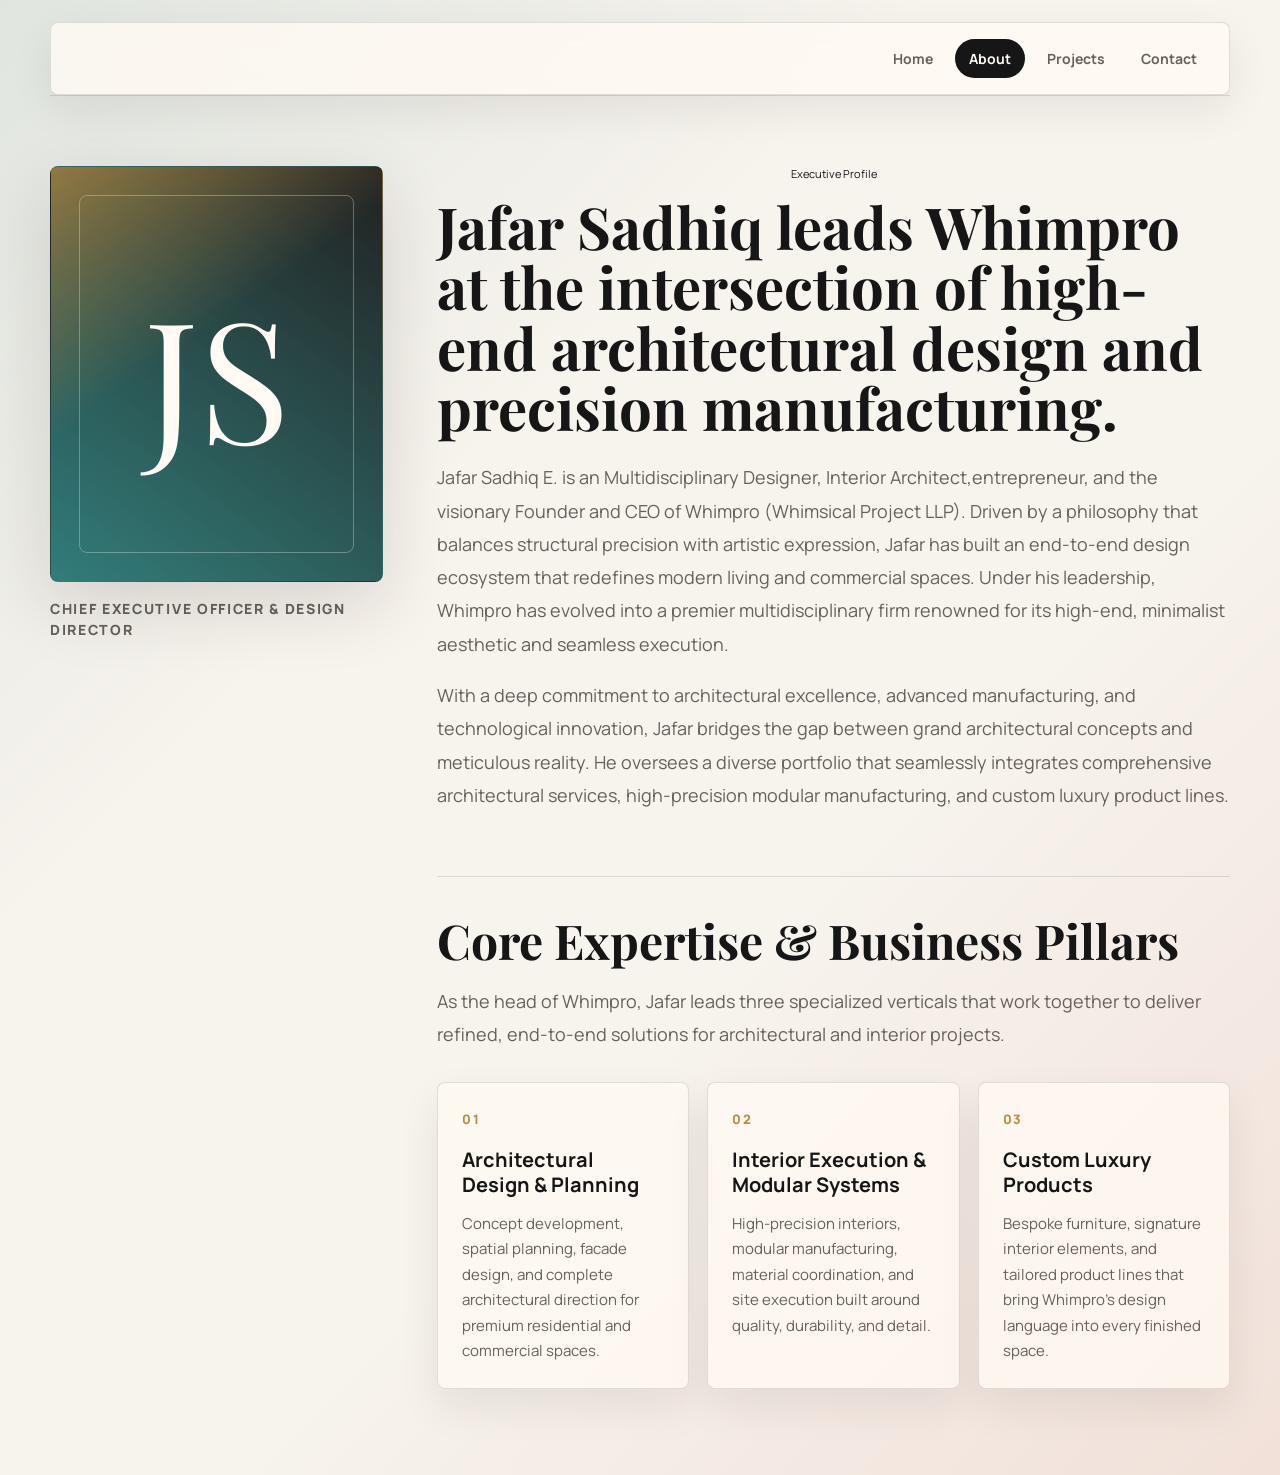
==== about.html @ 5bf380ba "Add files via upload" ====
<!DOCTYPE html>
<html lang="en">
<head>
<meta charset="UTF-8">
<meta name="viewport" content="width=device-width, initial-scale=1.0">
<title>Projects | Whimsical Project LLP</title>
<link rel="preconnect" href="https://fonts.googleapis.com">
<link rel="preconnect" href="https://fonts.gstatic.com" crossorigin>
<link href="https://fonts.googleapis.com/css2?family=Manrope:wght@400;500;600;700;800&family=Playfair+Display:wght@700&display=swap" rel="stylesheet">
<link rel="stylesheet" href="style.css">
</head>
<body>
<div> 
    <header>
  <a class="brand" href="index.html"></a>
  <nav>
    <a href="index.html">Home</a>
    <a href="about.html"class="active">About</a>
    <a href="project.html" >Projects</a>
    <a href="contact.html">Contact</a>
  </nav>
</header>
  
<section class="about-section" id="about">
  <div class="about-photo-card">
    <div class="profile-card-photo">
      <img src="images/jafar pr.jpeg" alt="Jafar Sadhiq profile portrait" onerror="this.style.display='none'">
      <div class="photo-fallback">JS</div>
    </div>
    <p>Chief Executive Officer & Design Director</p>
  </div>

  <div class="about-content">
    <span class="eyebrow">Executive Profile</span>
    <h2>Jafar Sadhiq leads Whimpro at the intersection of high-end architectural design and precision manufacturing.</h2>
    <p>Jafar Sadhiq E. is an Multidisciplinary Designer, Interior Architect,entrepreneur, and the visionary Founder and CEO of Whimpro (Whimsical Project LLP). Driven by a philosophy that balances structural precision with artistic expression, Jafar has built an end-to-end design ecosystem that redefines modern living and commercial spaces. Under his leadership, Whimpro has evolved into a premier multidisciplinary firm renowned for its high-end, minimalist aesthetic and seamless execution.</p>

    <p>With a deep commitment to architectural excellence, advanced manufacturing, and technological innovation, Jafar bridges the gap between grand architectural concepts and meticulous reality. He oversees a diverse portfolio that seamlessly integrates comprehensive architectural services, high-precision modular manufacturing, and custom luxury product lines.</p>

    <div class="about-content1">
      <h3>Core Expertise & Business Pillars</h3>

      <p>As the head of Whimpro, Jafar leads three specialized verticals that work together to deliver refined, end-to-end solutions for architectural and interior projects.</p>

      <div class="pillar-grid">
        <article>
          <span>01</span>
          <h4>Architectural Design & Planning</h4>
          <p>Concept development, spatial planning, facade design, and complete architectural direction for premium residential and commercial spaces.</p>
        </article>

        <article>
          <span>02</span>
          <h4>Interior Execution & Modular Systems</h4>
          <p>High-precision interiors, modular manufacturing, material coordination, and site execution built around quality, durability, and detail.</p>
        </article>

        <article>
          <span>03</span>
          <h4>Custom Luxury Products</h4>
          <p>Bespoke furniture, signature interior elements, and tailored product lines that bring Whimpro's design language into every finished space.</p>
        </article>
      </div>
    </div>

</div>
---- style.css ----
:root{
  --ink:#161616;
  --muted:#67615b;
  --paper:#f7f3ed;
  --surface:#fffaf3;
  --line:rgba(22,22,22,.12);
  --gold:#b98d42;
  --coral:#c75c48;
  --teal:#176d6a;
  --shadow:0 24px 70px rgba(38,30,20,.14);
}

*{
  margin:0;
  padding:0;
  box-sizing:border-box;
}

body{
  min-height:100vh;
  background:
    linear-gradient(135deg, rgba(23,109,106,.1), transparent 34%),
    linear-gradient(315deg, rgba(199,92,72,.12), transparent 38%),
    var(--paper);
  color:var(--ink);
  font-family:"Manrope", Arial, sans-serif;
  letter-spacing:0;
}

a{
  color:inherit;
}

header{
  display:flex;
  justify-content:space-between;
  align-items:center;
  gap:24px;
  width:min(1180px, calc(100% - 40px));
  margin:22px auto 0;
  padding:16px 18px;
  background:rgba(255,250,243,.82);
  border:1px solid var(--line);
  border-radius:8px;
  box-shadow:0 14px 40px rgba(38,30,20,.08);
  backdrop-filter:blur(18px);
}

.brand{
  text-decoration:none;
  font-weight:800;
  font-size:18px;
}

nav{
  display:flex;
  align-items:center;
  gap:8px;
}

nav a{
  padding:10px 14px;
  border-radius:999px;
  text-decoration:none;
  color:var(--muted);
  font-size:14px;
  font-weight:700;
  transition:.25s ease;
}

nav a:hover,
nav a.active{
  background:var(--ink);
  color:var(--surface);
}

.hero{
  display:grid;
  grid-template-columns:minmax(0, 1.05fr) minmax(320px, .8fr);
  align-items:center;
  gap:70px;
  width:min(1180px, calc(100% - 40px));
  min-height:calc(100vh - 124px);
  margin:0 auto;
  padding:72px 0 48px;
}

.hero-text h1,
.page-intro h1,
.contact-copy h1{
  font-family:"Playfair Display", Georgia, serif;
  font-size:clamp(48px, 8vw, 104px);
  line-height:.92;
  max-width:850px;
}

.hero-text p{
  max-width:620px;
  margin:28px 0 34px;
  color:var(--muted);
  font-size:clamp(18px, 2vw, 22px);
  line-height:1.7;
}

.eyebrow {
  display: block;
  margin-bottom: 15px;
  font-size: 11px;
  text-align: center;
}
.actions{
  display:flex;
  flex-wrap:wrap;
  gap:14px;
}

.btn,
button{
  display:inline-flex;
  justify-content:center;
  align-items:center;
  min-height:50px;
  padding:0 24px;
  background:var(--ink);
  color:var(--surface);
  border:1px solid var(--ink);
  border-radius:999px;
  text-decoration:none;
  font-size:15px;
  font-weight:800;
  cursor:pointer;
  transition:.25s ease;
}

.btn:hover,
button:hover{
  transform:translateY(-2px);
  box-shadow:0 16px 28px rgba(22,22,22,.18);
}

.btn.ghost{
  background:transparent;
  color:var(--ink);
}

.hero-visual{
  position:relative;
  min-height:560px;
}

.portrait-frame{
  position:absolute;
  inset:0;
  overflow:hidden;
  border:1px solid rgba(22,22,22,.16);
  border-radius:8px;
  background:
    linear-gradient(145deg, rgba(185,141,66,.72), transparent 42%),
    linear-gradient(35deg, rgba(23,109,106,.88), rgba(22,22,22,.95)),
    var(--ink);
  box-shadow:var(--shadow);
}

.portrait-frame::before{
  content:"";
  position:absolute;
  inset:12%;
  border:1px solid rgba(255,250,243,.36);
  border-radius:50%;
}

.portrait-frame::after{
  content:"";
  position:absolute;
  right:-18%;
  bottom:-24%;
  width:76%;
  aspect-ratio:1;
  background:rgba(199,92,72,.74);
  border-radius:50%;
  filter:blur(2px);
}

.portrait-mark{
  position:absolute;
  left:50%;
  top:46%;
  transform:translate(-50%, -50%);
  z-index:2;
  color:var(--surface);
  font-family:"Playfair Display", Georgia, serif;
  font-size:clamp(86px, 13vw, 160px);
}

.portrait-lines{
  position:absolute;
  inset:26px;
  z-index:3;
  border:1px solid rgba(255,250,243,.24);
  border-radius:8px;
}

.floating-note{
  position:absolute;
  right:-22px;
  bottom:38px;
  z-index:4;
  width:175px;
  padding:20px;
  background:var(--surface);
  border:1px solid var(--line);
  border-radius:8px;
  box-shadow:var(--shadow);
}

.floating-note strong{
  display:block;
  font-size:36px;
  line-height:1;
}

.floating-note span{
  display:block;
  margin-top:8px;
  color:var(--muted);
  font-size:13px;
  font-weight:700;
}

.signature{
  display:grid;
  grid-template-columns:repeat(3, 1fr);
  width:min(1180px, calc(100% - 40px));
  margin:0 auto;
  border-top:1px solid var(--line);
  border-bottom:1px solid var(--line);
}

.signature div{
  padding:28px;
  border-right:1px solid var(--line);
}

.signature div:last-child{
  border-right:0;
}

.signature span{
  display:block;
  color:var(--muted);
  font-size:13px;
  font-weight:700;
}

.signature strong{
  display:block;
  margin-top:8px;
  font-size:20px;
}

.leadership-philosophy {
  width: min(1180px, calc(100% - 40px));
  margin: 0 auto 78px;
  padding: 58px 0 64px;
  border-top: 1px solid var(--line);
  border-bottom: 1px solid var(--line);
  text-align: center; /* Center align */
}

.leadership-philosophy h2 {
  max-width: 700px;
  margin: 0 auto;
  font-family: "Playfair Display", Georgia, serif;
  font-size: 36px; /* Smaller */
  line-height: 1.2;
}

.leadership-philosophy blockquote {
  max-width: 700px;
  margin: 25px auto 0;
}

.leadership-philosophy blockquote p {
  font-size: 18px; /* Smaller */
  font-weight: 500;
  line-height: 1.7;
}

.leadership-philosophy cite {
  display: block;
  margin-top: 18px;
  font-size: 13px;
  text-align: center;
}


.page-intro{
  width:min(1180px, calc(100% - 40px));
  margin:0 auto;
  padding:86px 0 28px;
}

.page-intro h1,
.contact-copy h1{
  font-size:clamp(40px, 6vw, 76px);
  line-height:1;
}

.projects{
  display:grid;
  grid-template-columns:repeat(3, minmax(0, 1fr));
  gap:24px;
  width:min(1180px, calc(100% - 40px));
  margin:0 auto;
  padding:34px 0 80px;
}

.card{
  overflow:hidden;
  background:rgba(255,250,243,.78);
  border:1px solid var(--line);
  border-radius:8px;
  box-shadow:0 20px 55px rgba(38,30,20,.1);
  transition:.25s ease;
}

.card:hover{
  transform:translateY(-6px);
  box-shadow:var(--shadow);
}

.project-art{
  position:relative;
  height:260px;
  overflow:hidden;
}

.project-art::before{
  content:"";
  position:absolute;
  inset:28px;
  border:1px solid rgba(255,250,243,.42);
  border-radius:8px;
}

.project-art span{
  position:absolute;
  left:22px;
  bottom:18px;
  color:rgba(255,250,243,.92);
  font-size:52px;
  font-weight:800;
}

.identity{
  background:
    linear-gradient(135deg, rgba(22,22,22,.18), transparent 42%),
    linear-gradient(45deg, var(--gold), var(--coral));
}

.website{
  background:
    linear-gradient(135deg, rgba(255,250,243,.18), transparent 38%),
    linear-gradient(45deg, var(--teal), #1f2933);
}

.mobile{
  background:
    linear-gradient(135deg, rgba(255,250,243,.24), transparent 44%),
    linear-gradient(45deg, #2d2a32, var(--gold));
}

.card-body{
  padding:24px;
}

.card h2{
  margin-bottom:12px;
  font-size:26px;
}

.card p:not(.tag){
  color:var(--muted);
  line-height:1.7;
}

.contact{
  display:grid;
  grid-template-columns:minmax(0, .9fr) minmax(320px, 520px);
  gap:54px;
  align-items:start;
  width:min(1180px, calc(100% - 40px));
  margin:0 auto;
  padding:86px 0 80px;
}

.contact-copy p{
  max-width:560px;
  margin-top:24px;
  color:var(--muted);
  font-size:18px;
  line-height:1.7;
}

form{
  padding:30px;
  background:rgba(255,250,243,.86);
  border:1px solid var(--line);
  border-radius:8px;
  box-shadow:var(--shadow);
}

label{
  display:block;
  margin-bottom:18px;
  color:var(--ink);
  font-size:13px;
  font-weight:800;
}

input,
textarea{
  width:100%;
  margin-top:8px;
  padding:15px 16px;
  border:1px solid rgba(22,22,22,.16);
  border-radius:8px;
  background:#fffdf8;
  color:var(--ink);
  font:inherit;
  outline:none;
  transition:.25s ease;
}

textarea{
  min-height:150px;
  resize:vertical;
}

input:focus,
textarea:focus{
  border-color:var(--teal);
  box-shadow:0 0 0 4px rgba(23,109,106,.12);
}

button{
  width:100%;
}

@media (max-width:900px){
  header{
    align-items:flex-start;
    flex-direction:column;
  }

  nav{
    width:100%;
    justify-content:space-between;
  }

  nav a{
    padding:10px 12px;
  }

  .hero,
  .contact{
    grid-template-columns:1fr;
  }

  .hero{
    min-height:auto;
    gap:34px;
    padding-top:58px;
  }

  .hero-visual{
    min-height:420px;
  }

  .projects,
  .signature{
    grid-template-columns:1fr;
  }

  .signature div{
    border-right:0;
    border-bottom:1px solid var(--line);
  }

  .signature div:last-child{
    border-bottom:0;
  }
}

@media (max-width:560px){
  header,
  .hero,
  .signature,
  .leadership-philosophy,
  .page-intro,
  .projects,
  .contact{
    width:min(100% - 28px, 1180px);
  }

  nav{
    gap:4px;
  }

  nav a{
    font-size:13px;
  }

  .actions{
    flex-direction:column;
  }

  .btn{
    width:100%;
  }

  .floating-note{
    right:14px;
    bottom:18px;
  }

  form{
    padding:22px;
  }

  .leadership-philosophy{
    margin-bottom:54px;
    padding:42px 0 48px;
  }
}


.photo-frame,
.profile-card-photo{
  position:relative;
  overflow:hidden;
  background:
    linear-gradient(145deg, rgba(185,141,66,.72), transparent 42%),
    linear-gradient(35deg, rgba(23,109,106,.88), rgba(22,22,22,.95));
  border:1px solid rgba(22,22,22,.16);
  border-radius:8px;
  box-shadow:var(--shadow);
}

.photo-frame{
  position:absolute;
  inset:0;
}

.photo-frame img,
.profile-card-photo img{
  position:absolute;
  inset:0;
  z-index:2;
  width:100%;
  height:100%;
  object-fit:cover;
}


.photo-fallback{
  position:absolute;
  inset:0;
  display:grid;
  place-items:center;
  color:var(--surface);
  font-family:"Playfair Display", Georgia, serif;
  font-size:clamp(88px, 14vw, 168px);
}

.photo-frame::before,
.profile-card-photo::before{
  content:"";
  position:absolute;
  inset:28px;
  z-index:1;
  border:1px solid rgba(255,250,243,.3);
  border-radius:8px;
}

.about-section{
  display:grid;
  grid-template-columns:minmax(280px, .42fr) minmax(0, 1fr);
  gap:54px;
  align-items:start;
  width:min(1180px, calc(100% - 40px));
  margin:0 auto 86px;
  padding:70px 0 0;
  border-top:1px solid var(--line);
}

.about-photo-card{
  position:sticky;
  top:24px;
}

.profile-card-photo{
  width:100%;
  aspect-ratio:4 / 5;
}

.about-photo-card p{
  margin-top:16px;
  color:var(--muted);
  font-size:14px;
  font-weight:800;
  line-height:1.5;
  text-transform:uppercase;
  letter-spacing:.12em;
}

.about-content h2{
  max-width:790px;
  margin-bottom:24px;
  font-family:"Playfair Display", Georgia, serif;
  font-size:clamp(32px, 4.8vw, 58px);
  line-height:1.04;
}
.about-content1{
  margin-top:64px;
  padding-top:38px;
  border-top:1px solid var(--line);
}

.about-content1 h3{
  max-width:760px;
  margin-bottom:18px;
  font-family:"Playfair Display", Georgia, serif;
  font-size:clamp(30px, 4.2vw, 48px);
  line-height:1.08;
}

.about-content p{
  max-width:820px;
  margin-top:18px;
  color:var(--muted);
  font-size:18px;
  line-height:1.85;
}

.pillar-grid{
  display:grid;
  grid-template-columns:repeat(3, minmax(0, 1fr));
  gap:18px;
  margin-top:30px;
}

.pillar-grid article{
  min-height:260px;
  padding:24px;
  background:rgba(255,250,243,.78);
  border:1px solid var(--line);
  border-radius:8px;
  box-shadow:0 18px 42px rgba(38,30,20,.08);
}

.pillar-grid span{
  display:inline-flex;
  color:var(--gold);
  font-size:13px;
  font-weight:800;
  letter-spacing:.12em;
}

.pillar-grid h4{
  margin-top:18px;
  font-size:20px;
  line-height:1.25;
}

.pillar-grid article p{
  margin-top:14px;
  font-size:15px;
  line-height:1.7;
}

@media (max-width:900px){
  .about-section{
    grid-template-columns:1fr;
    gap:32px;
  }

  .about-photo-card{
    position:static;
  }

  .profile-card-photo{
    max-width:440px;
  }

  .pillar-grid{
    grid-template-columns:1fr;
  }

  .pillar-grid article{
    min-height:auto;
  }
}

@media (max-width:560px){
  .about-section{
    width:min(100% - 28px, 1180px);
    padding-top:46px;
  }

  .about-content p{
    font-size:16px;
  }

  .about-content1{
    margin-top:46px;
    padding-top:30px;
  }

  .pillar-grid article{
    padding:20px;
  }
}


.project-hero{
  display:grid;
  grid-template-columns:minmax(0, 1fr) minmax(280px, 390px);
  gap:56px;
  align-items:center;
  width:min(1180px, calc(100% - 40px));
  margin:0 auto;
  padding:86px 0 48px;
}

.project-hero h1{
  max-width:850px;
  font-family:"Playfair Display", Georgia, serif;
  font-size:clamp(42px, 6.6vw, 82px);
  line-height:1;
}

.project-hero p{
  max-width:760px;
  margin-top:24px;
  color:var(--muted);
  font-size:18px;
  line-height:1.8;
}

.project-orbit{
  position:relative;
  display:grid;
  place-items:center;
  min-height:390px;
  border:1px solid var(--line);
  border-radius:8px;
  background:
    linear-gradient(145deg, rgba(185,141,66,.38), transparent 44%),
    linear-gradient(35deg, rgba(23,109,106,.92), rgba(22,22,22,.96));
  box-shadow:var(--shadow);
  overflow:hidden;
}

.project-orbit span{
  position:absolute;
  width:62%;
  aspect-ratio:1;
  border:1px solid rgba(255,250,243,.28);
  border-radius:50%;
  animation:orbitPulse 5s ease-in-out infinite;
}

.project-orbit span:nth-child(2){
  width:78%;
  animation-delay:.65s;
}

.project-orbit span:nth-child(3){
  width:46%;
  animation-delay:1.25s;
}

.project-orbit strong{
  z-index:2;
  color:var(--surface);
  font-family:"Playfair Display", Georgia, serif;
  font-size:82px;
}

.project-stats{
  display:grid;
  grid-template-columns:repeat(4, 1fr);
  width:min(1180px, calc(100% - 40px));
  margin:0 auto 44px;
  border:1px solid var(--line);
  border-radius:8px;
  background:rgba(255,250,243,.7);
  box-shadow:0 18px 50px rgba(38,30,20,.08);
  overflow:hidden;
}

.project-stats div{
  padding:26px;
  border-right:1px solid var(--line);
}

.project-stats div:last-child{
  border-right:0;
}

.project-stats strong{
  display:block;
  font-size:clamp(34px, 4vw, 58px);
  line-height:1;
}

.project-stats span{
  display:block;
  margin-top:10px;
  color:var(--muted);
  font-size:13px;
  font-weight:800;
  letter-spacing:.1em;
  text-transform:uppercase;
}

.featured-project{
  display:grid;
  grid-template-columns:minmax(280px, .82fr) minmax(0, 1fr);
  gap:38px;
  align-items:stretch;
  width:min(1180px, calc(100% - 40px));
  margin:0 auto 42px;
}

.featured-visual{
  position:relative;
  min-height:420px;
  overflow:hidden;
  border-radius:8px;
  border:1px solid var(--line);
  box-shadow:var(--shadow);
}

.featured-visual::before{
  content:"";
  position:absolute;
  inset:30px;
  border:1px solid rgba(255,250,243,.34);
  border-radius:8px;
}

.featured-visual span{
  position:absolute;
  left:28px;
  bottom:26px;
  color:var(--surface);
  font-family:"Playfair Display", Georgia, serif;
  font-size:clamp(38px, 5vw, 72px);
  line-height:.95;
}

.pivora-art{
  background:
    linear-gradient(135deg, rgba(255,250,243,.18), transparent 34%),
    repeating-linear-gradient(90deg, rgba(255,250,243,.14) 0 1px, transparent 1px 52px),
    linear-gradient(45deg, #111, var(--teal));
}

.featured-copy{
  padding:38px;
  border:1px solid var(--line);
  border-radius:8px;
  background:rgba(255,250,243,.78);
  box-shadow:0 18px 50px rgba(38,30,20,.08);
}

.featured-copy h2,
.pipeline-heading h2{
  font-family:"Playfair Display", Georgia, serif;
  font-size:clamp(34px, 4.8vw, 62px);
  line-height:1;
}

.featured-copy > p:not(.tag){
  margin-top:18px;
  color:var(--muted);
  font-size:18px;
  line-height:1.75;
}

.project-points{
  display:grid;
  gap:12px;
  margin-top:26px;
  list-style:none;
}

.project-points li{
  position:relative;
  padding:14px 16px 14px 42px;
  background:#fffdf8;
  border:1px solid var(--line);
  border-radius:8px;
  color:var(--ink);
  font-weight:700;
}

.project-points li::before{
  content:"";
  position:absolute;
  left:16px;
  top:50%;
  width:10px;
  height:10px;
  background:var(--gold);
  border-radius:50%;
  transform:translateY(-50%);
}

.project-detail-grid{
  display:grid;
  grid-template-columns:repeat(3, minmax(0, 1fr));
  gap:24px;
  width:min(1180px, calc(100% - 40px));
  margin:0 auto;
  padding:0 0 52px;
}

.detail-card{
  overflow:hidden;
  background:rgba(255,250,243,.78);
  border:1px solid var(--line);
  border-radius:8px;
  box-shadow:0 20px 55px rgba(38,30,20,.1);
  transition:transform .35s ease, box-shadow .35s ease;
}

.detail-card:hover{
  transform:translateY(-8px) scale(1.01);
  box-shadow:var(--shadow);
}

.detail-card:hover .project-art::after{
  transform:translateX(110%);
}

.project-art::after{
  content:"";
  position:absolute;
  inset:0;
  background:linear-gradient(90deg, transparent, rgba(255,250,243,.36), transparent);
  transform:translateX(-110%);
  transition:transform .8s ease;
}

.meta-row{
  display:flex;
  justify-content:space-between;
  align-items:center;
  gap:18px;
  margin-top:22px;
  padding-top:18px;
  border-top:1px solid var(--line);
}

.meta-row span{
  color:var(--muted);
  font-size:13px;
  font-weight:800;
  text-transform:uppercase;
  letter-spacing:.1em;
}

.meta-row strong{
  text-align:right;
  font-size:14px;
}

.project-pipeline{
  width:min(1180px, calc(100% - 40px));
  margin:0 auto 86px;
  padding-top:54px;
  border-top:1px solid var(--line);
}

.pipeline-heading{
  max-width:720px;
  margin-bottom:30px;
}

.pipeline-steps{
  display:grid;
  grid-template-columns:repeat(4, minmax(0, 1fr));
  gap:18px;
}

.pipeline-steps div{
  min-height:230px;
  padding:24px;
  border:1px solid var(--line);
  border-radius:8px;
  background:rgba(255,250,243,.7);
  transition:.3s ease;
}

.pipeline-steps div:hover{
  background:var(--ink);
  color:var(--surface);
  transform:translateY(-6px);
}

.pipeline-steps span{
  color:var(--gold);
  font-weight:800;
}

.pipeline-steps strong{
  display:block;
  margin-top:24px;
  font-size:20px;
}

.pipeline-steps p{
  margin-top:14px;
  color:var(--muted);
  line-height:1.65;
}

.pipeline-steps div:hover p{
  color:rgba(255,250,243,.72);
}

.reveal{
  opacity:0;
  transform:translateY(28px);
  transition:opacity .75s ease, transform .75s ease;
}

.reveal.visible{
  opacity:1;
  transform:translateY(0);
}

@keyframes orbitPulse{
  0%, 100%{
    transform:scale(.92) rotate(0deg);
    opacity:.42;
  }
  50%{
    transform:scale(1.06) rotate(14deg);
    opacity:.9;
  }
}

@media (max-width:900px){
  .project-hero,
  .featured-project{
    grid-template-columns:1fr;
  }

  .project-stats,
  .project-detail-grid,
  .pipeline-steps{
    grid-template-columns:repeat(2, minmax(0, 1fr));
  }

  .project-stats div:nth-child(2){
    border-right:0;
  }

  .project-stats div{
    border-bottom:1px solid var(--line);
  }

  .project-stats div:nth-child(3),
  .project-stats div:nth-child(4){
    border-bottom:0;
  }
}

@media (max-width:560px){
  .project-hero,
  .project-stats,
  .featured-project,
  .project-detail-grid,
  .project-pipeline{
    width:min(100% - 28px, 1180px);
  }

  .project-stats,
  .project-detail-grid,
  .pipeline-steps{
    grid-template-columns:1fr;
  }

  .project-stats div{
    border-right:0;
  }

  .project-stats div:nth-child(3){
    border-bottom:1px solid var(--line);
  }

  .project-orbit,
  .featured-visual{
    min-height:320px;
  }

  .featured-copy{
    padding:24px;
  }
}

@media (prefers-reduced-motion:reduce){
  *,
  *::before,
  *::after{
    animation:none !important;
    transition:none !important;
  }

  .reveal{
    opacity:1;
    transform:none;
  }
}

/* Project Cards Section - Flex Row */
.project-cards-section{
  display:flex;
  flex-direction:row;
  flex-wrap:wrap;
  gap:24px;
  width:min(1180px, calc(100% - 40px));
  margin:0 auto;
  padding:40px 0;
}

/* Project Card with Flex Row Layout */
.project-card-row{
  display:flex;
  flex-direction:column;
  gap:0;
  flex:1 1 calc(33.333% - 16px);
  min-width:280px;
  padding:0;
  background:rgba(255,250,243,.82);
  border:1px solid var(--line);
  border-radius:12px;
  box-shadow:0 20px 55px rgba(38,30,20,.1);
  transition:transform .35s ease, box-shadow .35s ease;
  overflow:hidden;
}

.project-card-row:hover{
  transform:translateY(-6px);
  box-shadow:var(--shadow);
}

.project-card-row .project-image{
  width:100%;
  height:200px;
  overflow:hidden;
  border-radius:12px 12px 0 0;
  border:none;
  border-bottom:1px solid var(--line);
}

.project-card-row .project-image img{
  width:100%;
  height:100%;
  object-fit:cover;
  object-position:center;
  display:block;
  transition:transform .4s ease;
}

.project-card-row:hover .project-image img{
  transform:scale(1.05);
}

.project-card-row .project-details{
  flex:1;
  display:flex;
  flex-direction:column;
  padding:20px;
}

.project-card-row .project-details .tag{
  display:inline-block;
  margin-bottom:10px;
  padding:5px 12px;
  background:var(--teal);
  color:var(--surface);
  font-size:11px;
  font-weight:800;
  text-transform:uppercase;
  letter-spacing:.1em;
  border-radius:999px;
  width:fit-content;
}

.project-card-row .project-details h3{
  font-family:"Playfair Display", Georgia, serif;
  font-size:clamp(18px, 2.5vw, 24px);
  line-height:1.25;
  margin-bottom:12px;
}

.project-card-row .project-details p{
  color:var(--muted);
  font-size:14px;
  line-height:1.65;
  margin-bottom:14px;
}

.project-card-row .project-meta{
  display:flex;
  flex-wrap:wrap;
  gap:12px;
  padding-top:12px;
  border-top:1px solid var(--line);
}

.project-card-row .project-meta div{
  display:flex;
  flex-direction:column;
  gap:4px;
}

.project-card-row .project-meta span{
  color:var(--muted);
  font-size:11px;
  font-weight:800;
  text-transform:uppercase;
  letter-spacing:.1em;
}

.project-card-row .project-meta strong{
  font-size:14px;
  color:var(--ink);
}

.project-card-row .btn-link{
  display:inline-flex;
  align-items:center;
  gap:8px;
  margin-top:auto;
  padding-top:18px;
  color:var(--teal);
  font-size:14px;
  font-weight:700;
  text-decoration:none;
  transition:gap .25s ease;
}

.project-card-row .btn-link:hover{
  gap:12px;
}

.project-card-row .btn-link::after{
  content:"\2192";
}

/* Alternate row direction */
.project-card-row.reverse{
  flex-direction:row-reverse;
}

@media (max-width:1100px){
  .project-card-row{
    flex:1 1 calc(50% - 12px);
  }
}

@media (max-width:768px){
  .project-card-row{
    flex:1 1 100%;
  }

  .project-card-row .project-image{
    height:220px;
  }
}

@media (max-width:560px){
  .project-cards-section{
    width:min(100% - 28px, 1180px);
    padding:24px 0;
    gap:20px;
  }

  .project-card-row .project-image{
    height:180px;
  }

  .project-card-row .project-details{
    padding:16px;
  }

  .project-card-row .project-meta{
    gap:12px;
  }
}
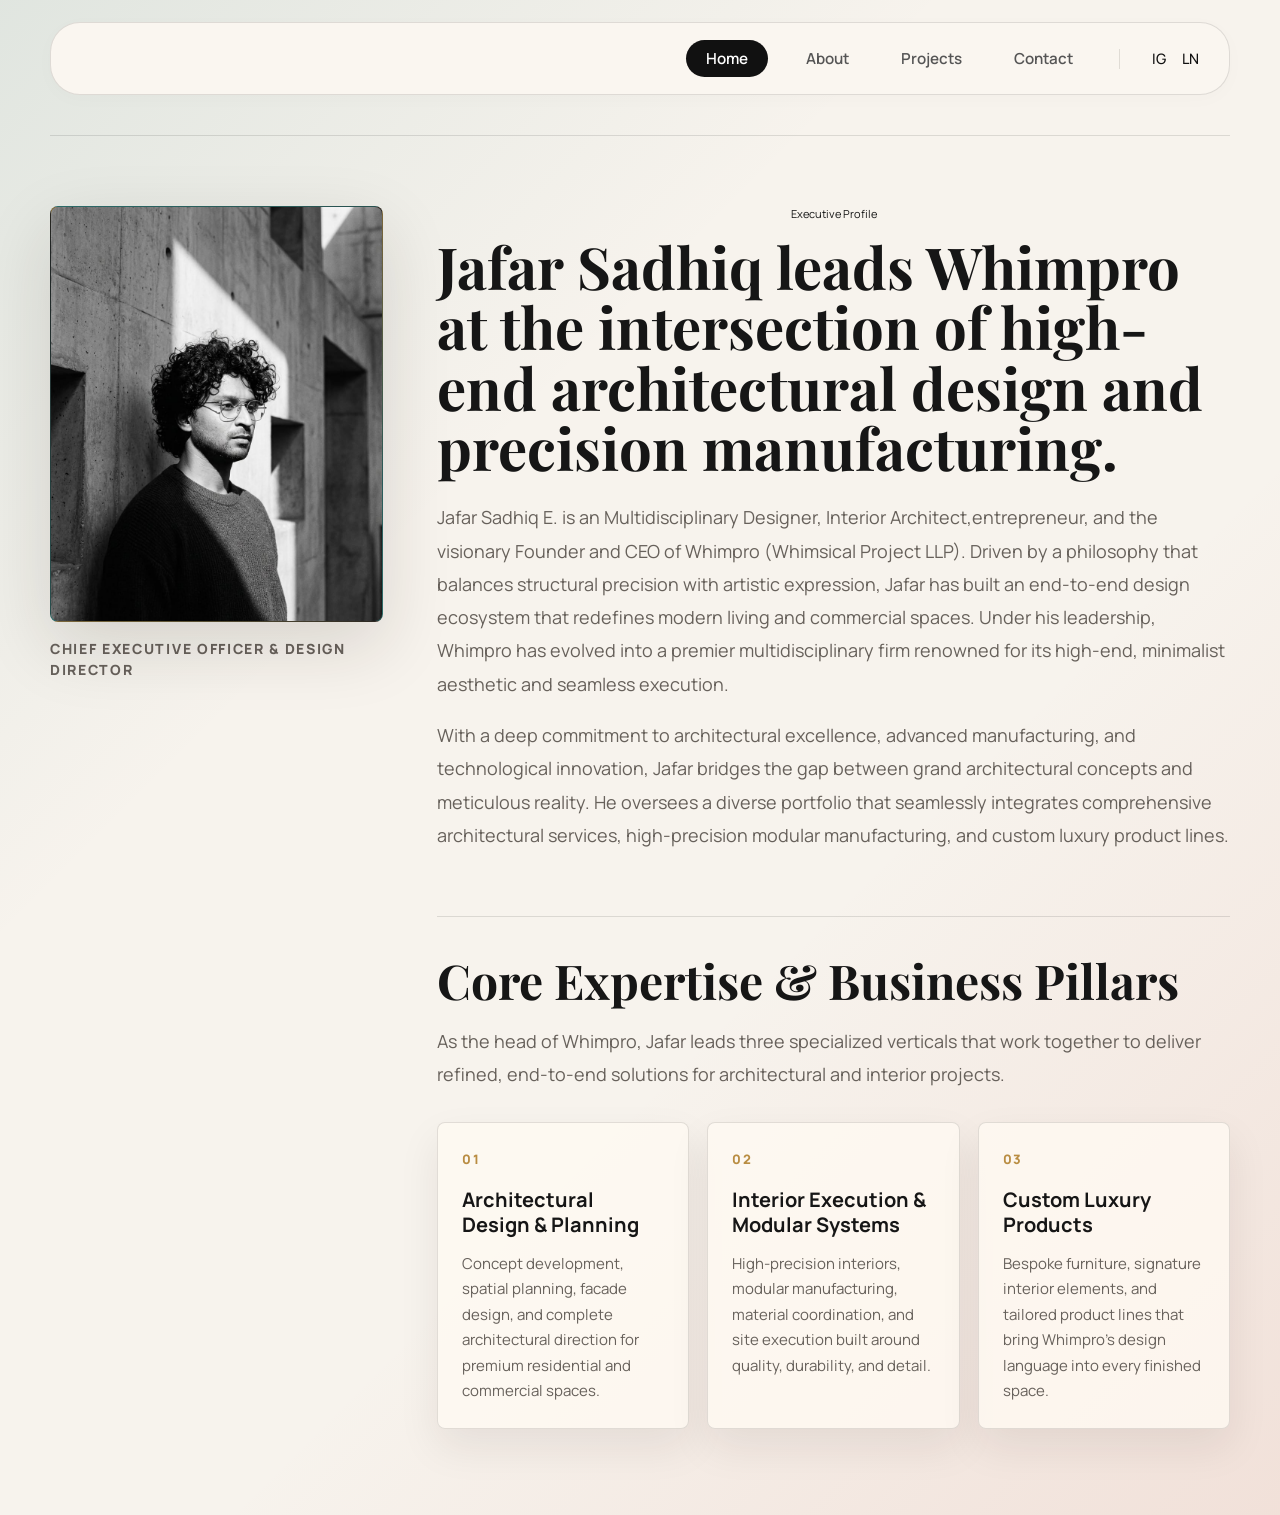
==== commit 0749e1d6: "Update about.html" ====
--- a/about.html
+++ b/about.html
@@ -11,15 +11,48 @@
 </head>
 <body>
 <div> 
-    <header>
-  <a class="brand" href="index.html"></a>
-  <nav>
-    <a href="index.html">Home</a>
-    <a href="about.html"class="active">About</a>
-    <a href="project.html" >Projects</a>
-    <a href="contact.html">Contact</a>
-  </nav>
+
+
+
+    
+<!-- Main Header/Navbar Container -->
+<header class="site-header" style="display: flex; justify-content: space-between; align-items: center; padding: 15px 30px; background-color: #faf6f0; border-radius: 30px; box-shadow: 0 4px 20px rgba(0,0,0,0.02); margin-bottom: 40px;">
+  
+  <!-- Left Side: Logo/Brand Space (Blank in your image, but placeholder kept) -->
+  <div class="header-logo">
+    <!-- <img src="logo.png" alt="Whimpro" style="height: 30px;"> -->
+  </div>
+
+  <!-- Right Side: Navigation & Social Media Combined Wrapper -->
+  <div class="header-right-nav" style="display: flex; align-items: center; gap: 32px;">
+    
+    <!-- Your Existing Menu Links -->
+    <nav class="main-navigation" style="display: flex; align-items: center; gap: 24px;">
+      <a href="index.html" style="text-decoration: none; color: #ffffff; background-color: #111111; padding: 8px 20px; border-radius: 20px; font-size: 0.95rem; font-weight: 600;">Home</a>
+      <a href="about.html" style="text-decoration: none; color: #555555; font-size: 0.95rem; font-weight: 600;">About</a>
+      <a href="project.html" style="text-decoration: none; color: #555555; font-size: 0.95rem; font-weight: 600;">Projects</a>
+      <a href="contact.html" style="text-decoration: none; color: #555555; font-size: 0.95rem; font-weight: 600;">Contact</a>
+    </nav>
+
+    <!-- Vertical Separator Line (Optional, creates a premium editorial boundary) -->
+    <div class="nav-separator" style="width: 1px; height: 20px; background-color: #e0dcd5;"></div>
+
+    <!-- NEW: left-aligned Social Media Links Section -->
+    <div class="header-socials" style="display: flex; align-items: center; gap: 16px;">
+      <a href="https://www.instagram.com/mr.patriarc?igsh=MTB1OWkzNm56ZzN5Zw==" target="_blank" rel="noopener noreferrer" style="text-decoration: none; color: #111111; font-size: 0.9rem; font-weight: 500; transition: opacity 0.2s;">
+        IG
+      </a>
+      <a href="https://www.linkedin.com/in/jafar-sadhiq-edakkadan-45636417a/" target="_blank" rel="noopener noreferrer" style="text-decoration: none; color: #111111; font-size: 0.9rem; font-weight: 500; transition: opacity 0.2s;">
+        LN
+      </a>
+    </div>
+
+  </div>
 </header>
+
+
+
+    
   
 <section class="about-section" id="about">
   <div class="about-photo-card">
--- a/style.css
+++ b/style.css
@@ -1303,4 +1303,16 @@
   .project-card-row .project-meta{
     gap:12px;
   }
-}+
+
+
+
+
+
+
+
+
+
+
+  
+}
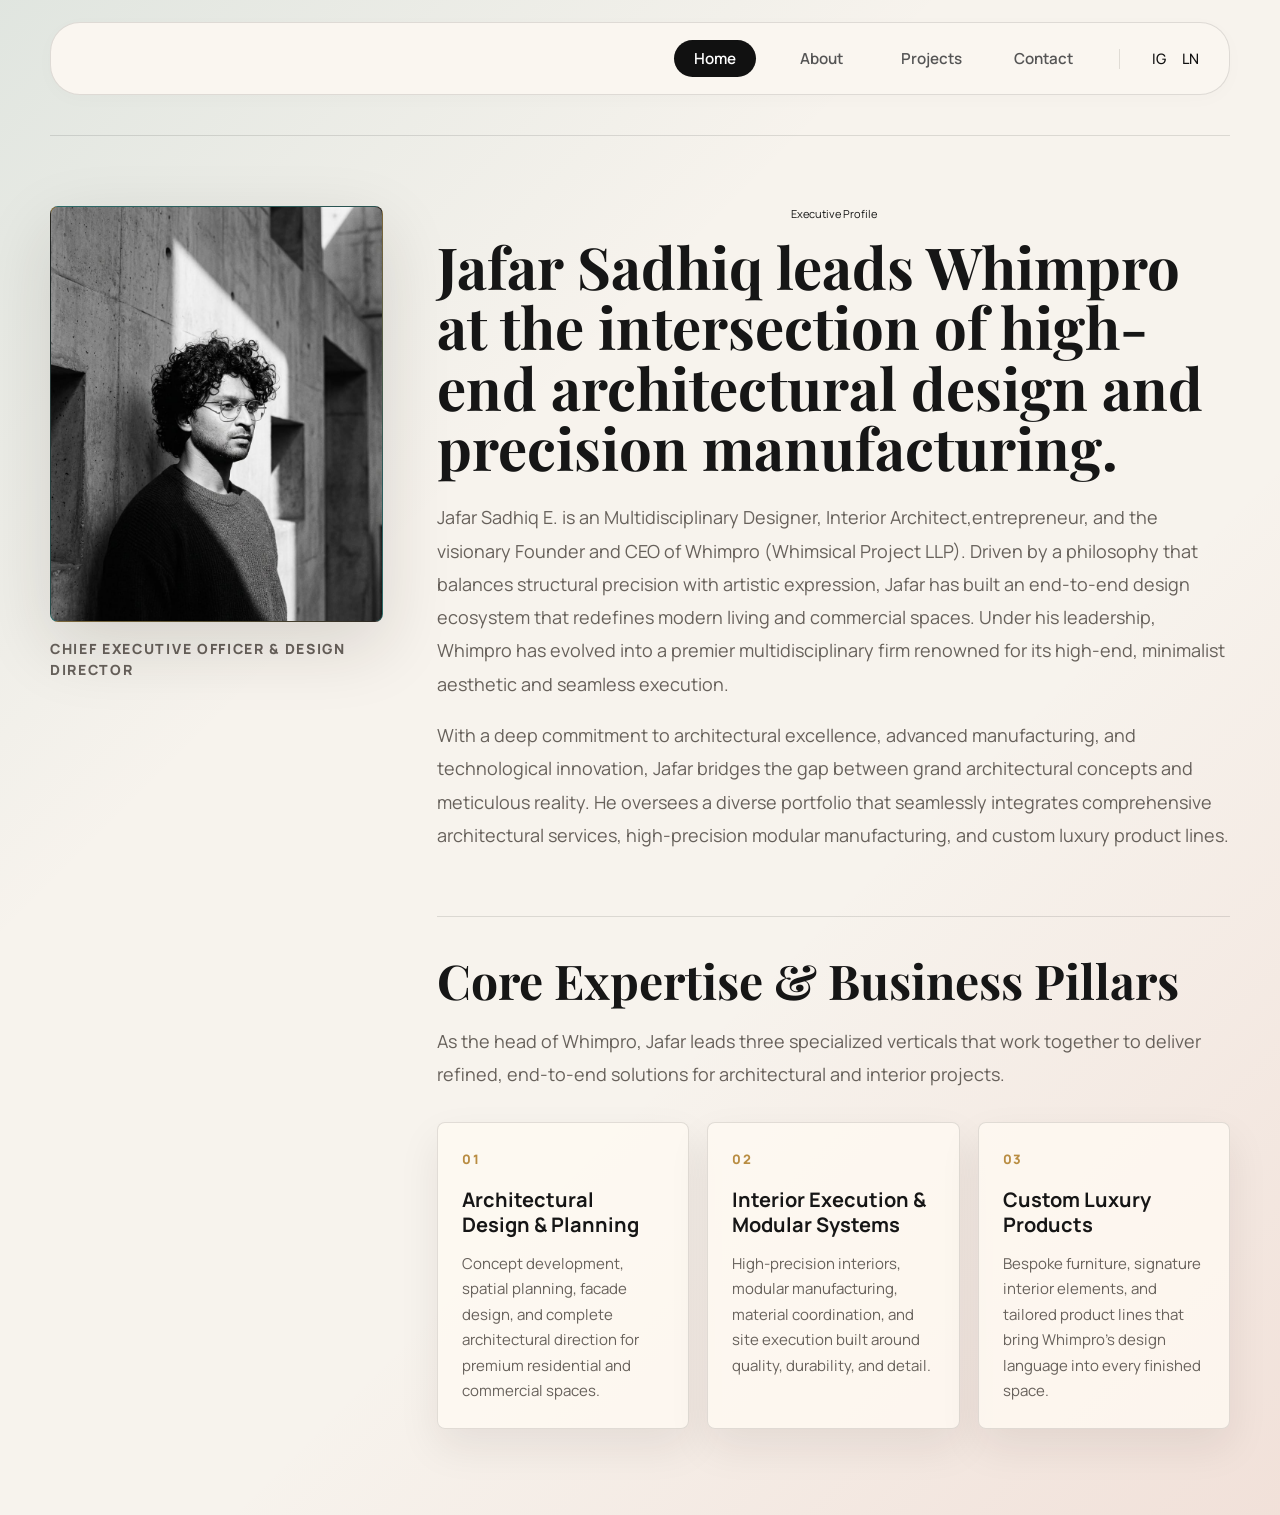
==== commit 453f62cf: "Update about.html" ====
--- a/about.html
+++ b/about.html
@@ -24,12 +24,12 @@
   </div>
 
   <!-- Right Side: Navigation & Social Media Combined Wrapper -->
-  <div class="header-right-nav" style="display: flex; align-items: center; gap: 32px;">
+  <div class="header-left-nav" style="display: flex; align-items: center; gap: 32px;">
     
     <!-- Your Existing Menu Links -->
     <nav class="main-navigation" style="display: flex; align-items: center; gap: 24px;">
       <a href="index.html" style="text-decoration: none; color: #ffffff; background-color: #111111; padding: 8px 20px; border-radius: 20px; font-size: 0.95rem; font-weight: 600;">Home</a>
-      <a href="about.html" style="text-decoration: none; color: #555555; font-size: 0.95rem; font-weight: 600;">About</a>
+      <a href="about.html" style="text-decoration: none; color: #555555; padding: 8px 20px; border-radius: 20px; font-size: 0.95rem; font-weight: 600;">About</a>
       <a href="project.html" style="text-decoration: none; color: #555555; font-size: 0.95rem; font-weight: 600;">Projects</a>
       <a href="contact.html" style="text-decoration: none; color: #555555; font-size: 0.95rem; font-weight: 600;">Contact</a>
     </nav>
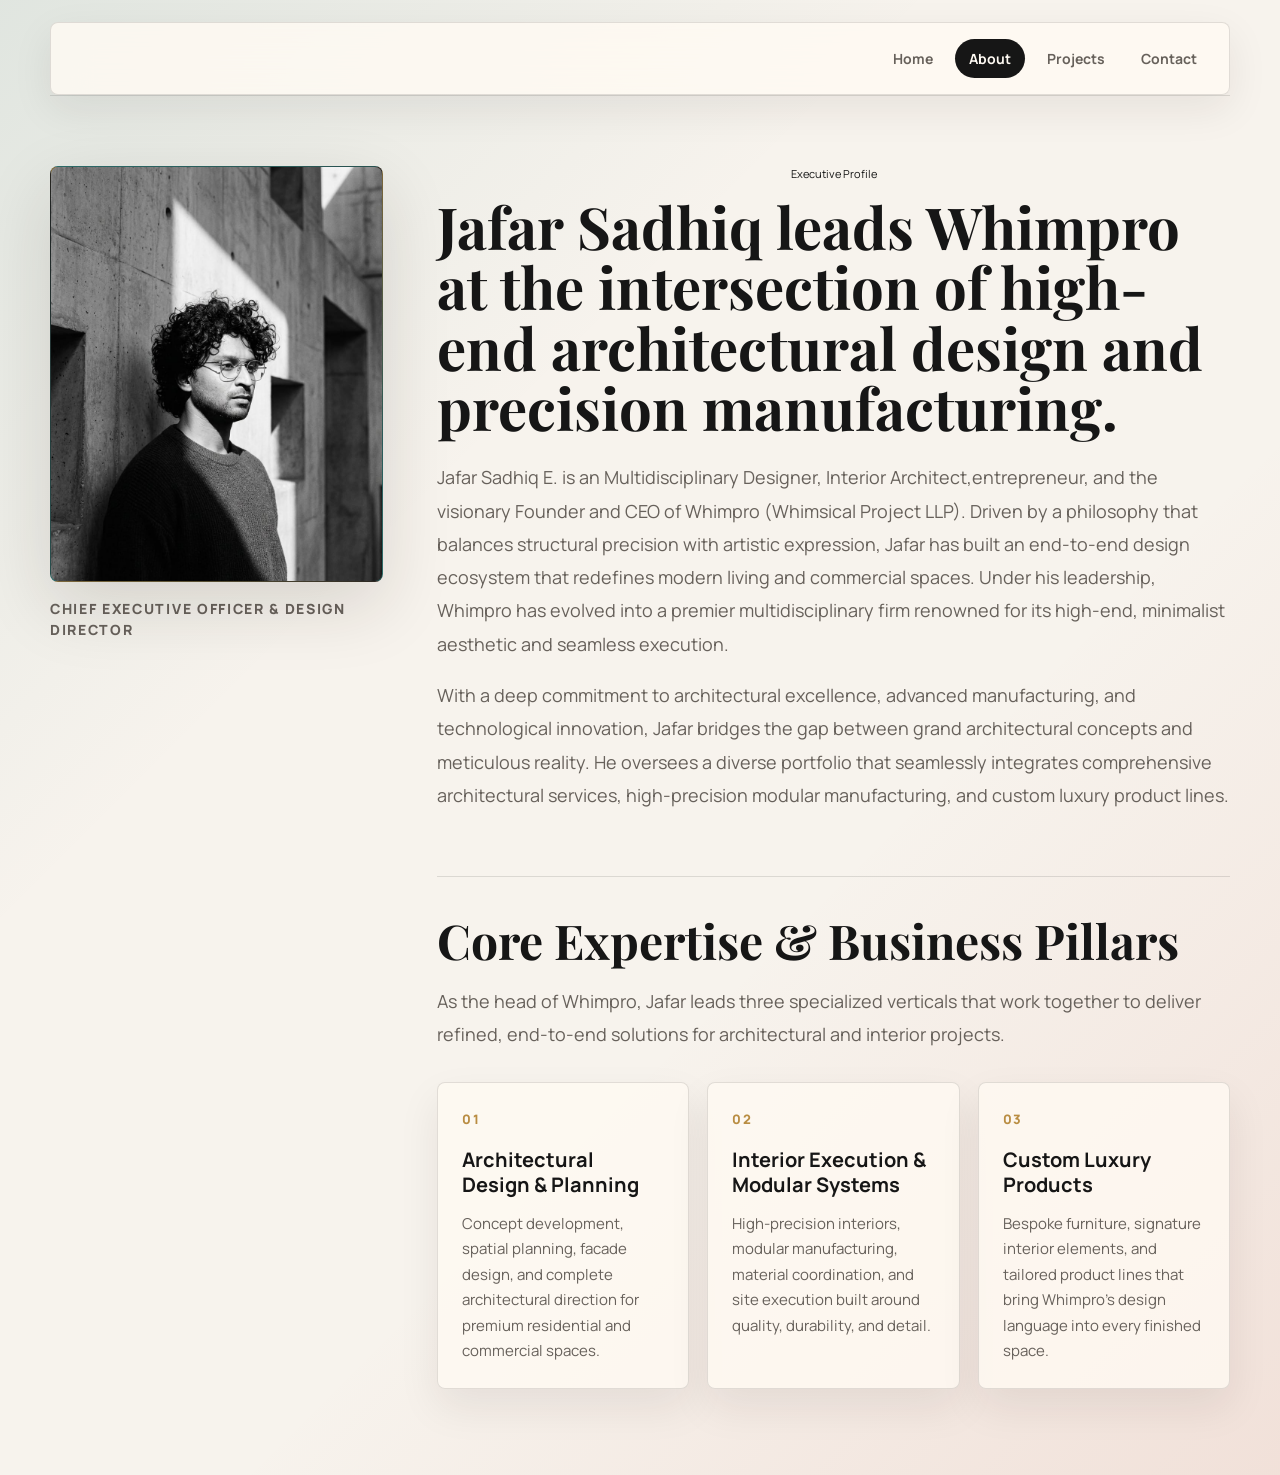
==== commit 4987edd5: "Update about.html" ====
--- a/about.html
+++ b/about.html
@@ -15,41 +15,15 @@
 
 
     
-<!-- Main Header/Navbar Container -->
-<header class="site-header" style="display: flex; justify-content: space-between; align-items: center; padding: 15px 30px; background-color: #faf6f0; border-radius: 30px; box-shadow: 0 4px 20px rgba(0,0,0,0.02); margin-bottom: 40px;">
-  
-  <!-- Left Side: Logo/Brand Space (Blank in your image, but placeholder kept) -->
-  <div class="header-logo">
-    <!-- <img src="logo.png" alt="Whimpro" style="height: 30px;"> -->
-  </div>
-
-  <!-- Right Side: Navigation & Social Media Combined Wrapper -->
-  <div class="header-left-nav" style="display: flex; align-items: center; gap: 32px;">
-    
-    <!-- Your Existing Menu Links -->
-    <nav class="main-navigation" style="display: flex; align-items: center; gap: 24px;">
-      <a href="index.html" style="text-decoration: none; color: #ffffff; background-color: #111111; padding: 8px 20px; border-radius: 20px; font-size: 0.95rem; font-weight: 600;">Home</a>
-      <a href="about.html" style="text-decoration: none; color: #555555; padding: 8px 20px; border-radius: 20px; font-size: 0.95rem; font-weight: 600;">About</a>
-      <a href="project.html" style="text-decoration: none; color: #555555; font-size: 0.95rem; font-weight: 600;">Projects</a>
-      <a href="contact.html" style="text-decoration: none; color: #555555; font-size: 0.95rem; font-weight: 600;">Contact</a>
-    </nav>
-
-    <!-- Vertical Separator Line (Optional, creates a premium editorial boundary) -->
-    <div class="nav-separator" style="width: 1px; height: 20px; background-color: #e0dcd5;"></div>
-
-    <!-- NEW: left-aligned Social Media Links Section -->
-    <div class="header-socials" style="display: flex; align-items: center; gap: 16px;">
-      <a href="https://www.instagram.com/mr.patriarc?igsh=MTB1OWkzNm56ZzN5Zw==" target="_blank" rel="noopener noreferrer" style="text-decoration: none; color: #111111; font-size: 0.9rem; font-weight: 500; transition: opacity 0.2s;">
-        IG
-      </a>
-      <a href="https://www.linkedin.com/in/jafar-sadhiq-edakkadan-45636417a/" target="_blank" rel="noopener noreferrer" style="text-decoration: none; color: #111111; font-size: 0.9rem; font-weight: 500; transition: opacity 0.2s;">
-        LN
-      </a>
-    </div>
-
-  </div>
+<header>
+  <a class="brand" href="index.html"></a>
+  <nav>
+    <a href="index.html">Home</a>
+    <a href="about.html"class="active">About</a>
+    <a href="project.html" >Projects</a>
+    <a href="contact.html">Contact</a>
+  </nav>
 </header>
-
 
 
     
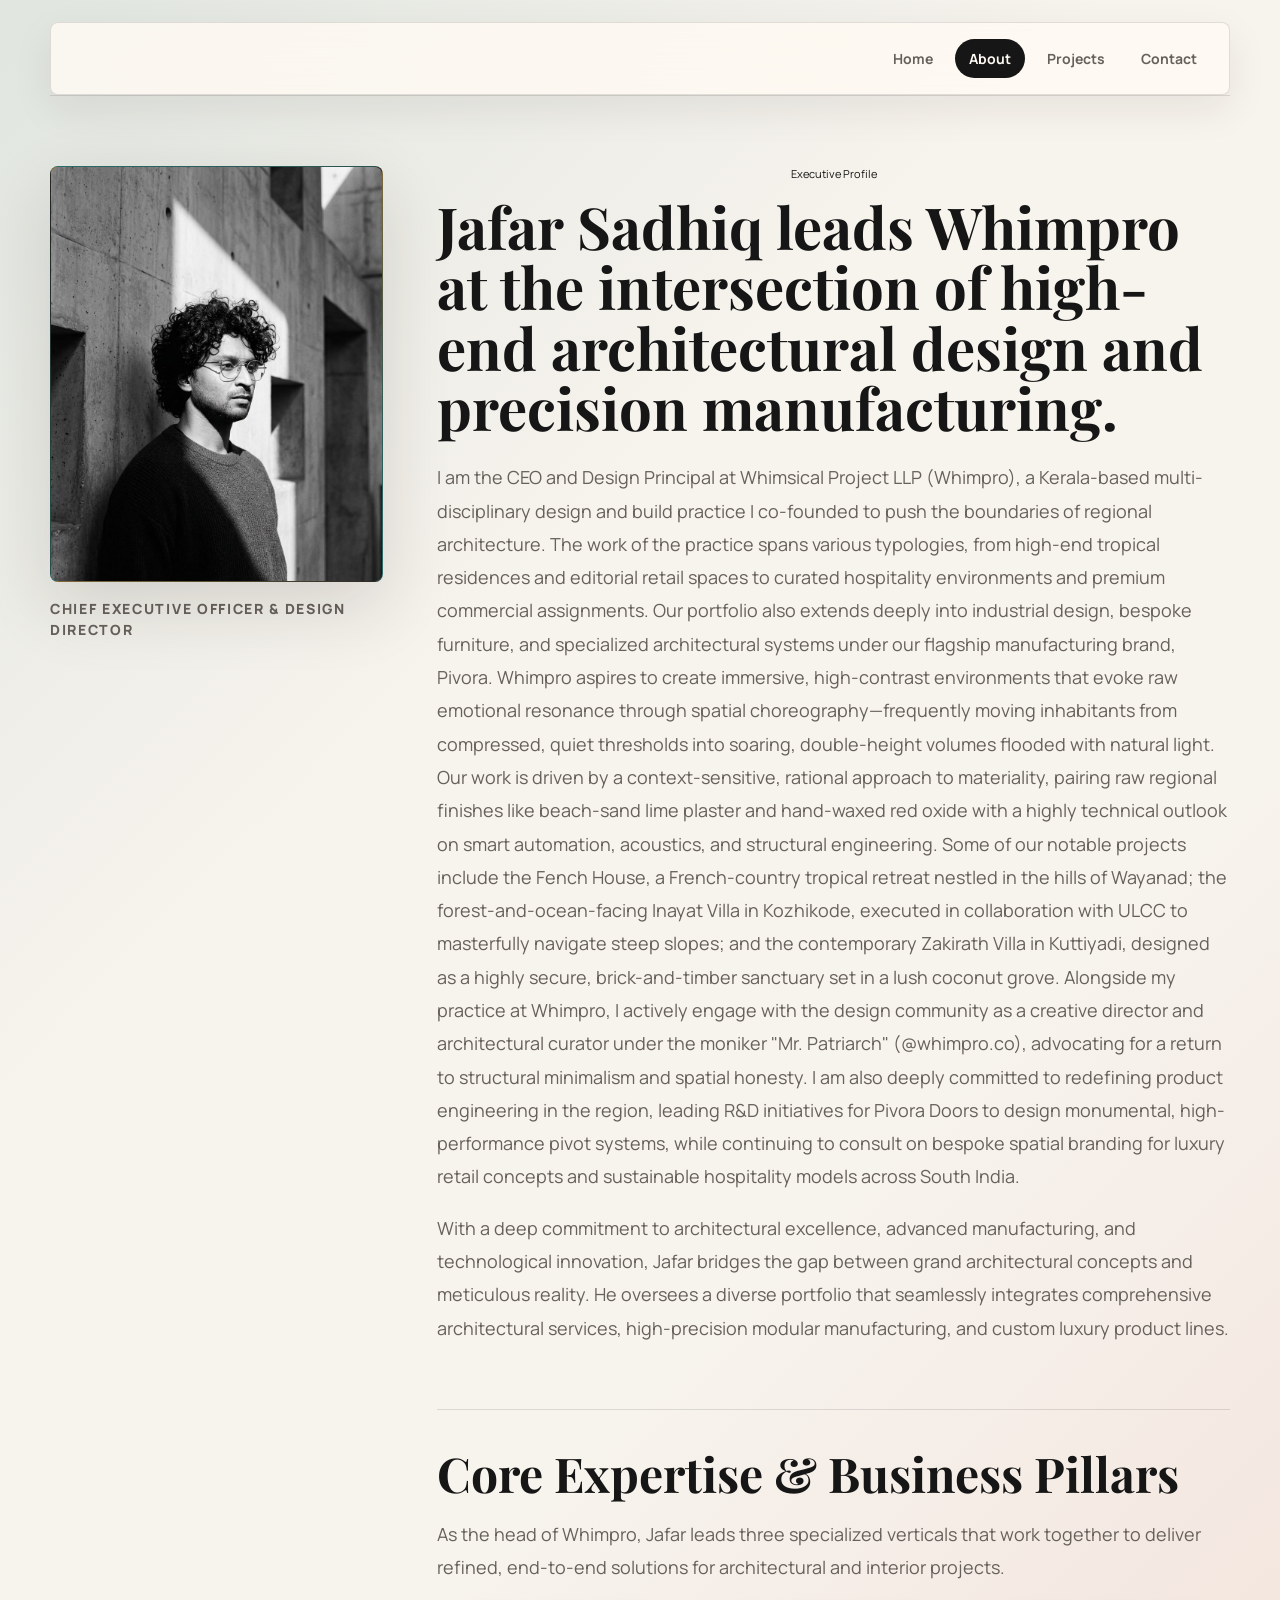
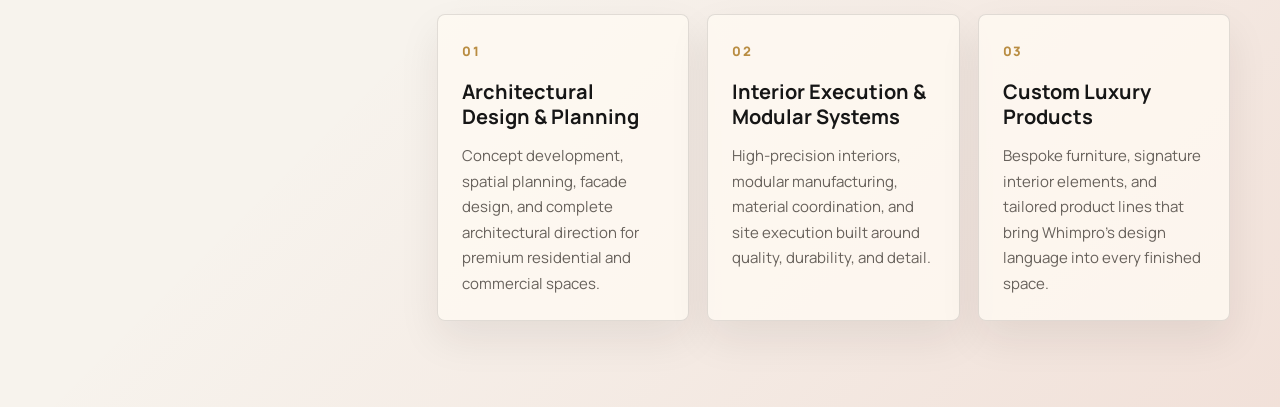
==== commit 091cf04d: "Update about.html" ====
--- a/about.html
+++ b/about.html
@@ -40,7 +40,15 @@
   <div class="about-content">
     <span class="eyebrow">Executive Profile</span>
     <h2>Jafar Sadhiq leads Whimpro at the intersection of high-end architectural design and precision manufacturing.</h2>
-    <p>Jafar Sadhiq E. is an Multidisciplinary Designer, Interior Architect,entrepreneur, and the visionary Founder and CEO of Whimpro (Whimsical Project LLP). Driven by a philosophy that balances structural precision with artistic expression, Jafar has built an end-to-end design ecosystem that redefines modern living and commercial spaces. Under his leadership, Whimpro has evolved into a premier multidisciplinary firm renowned for its high-end, minimalist aesthetic and seamless execution.</p>
+    <p>I am the CEO and Design Principal at Whimsical Project LLP (Whimpro), a Kerala-based multi-disciplinary design and build practice I co-founded to push the boundaries of regional architecture.
+
+The work of the practice spans various typologies, from high-end tropical residences and editorial retail spaces to curated hospitality environments and premium commercial assignments. Our portfolio also extends deeply into industrial design, bespoke furniture, and specialized architectural systems under our flagship manufacturing brand, Pivora.
+
+Whimpro aspires to create immersive, high-contrast environments that evoke raw emotional resonance through spatial choreography—frequently moving inhabitants from compressed, quiet thresholds into soaring, double-height volumes flooded with natural light. Our work is driven by a context-sensitive, rational approach to materiality, pairing raw regional finishes like beach-sand lime plaster and hand-waxed red oxide with a highly technical outlook on smart automation, acoustics, and structural engineering.
+
+Some of our notable projects include the Fench House, a French-country tropical retreat nestled in the hills of Wayanad; the forest-and-ocean-facing Inayat Villa in Kozhikode, executed in collaboration with ULCC to masterfully navigate steep slopes; and the contemporary Zakirath Villa in Kuttiyadi, designed as a highly secure, brick-and-timber sanctuary set in a lush coconut grove.
+
+Alongside my practice at Whimpro, I actively engage with the design community as a creative director and architectural curator under the moniker "Mr. Patriarch" (@whimpro.co), advocating for a return to structural minimalism and spatial honesty. I am also deeply committed to redefining product engineering in the region, leading R&D initiatives for Pivora Doors to design monumental, high-performance pivot systems, while continuing to consult on bespoke spatial branding for luxury retail concepts and sustainable hospitality models across South India.</p>
 
     <p>With a deep commitment to architectural excellence, advanced manufacturing, and technological innovation, Jafar bridges the gap between grand architectural concepts and meticulous reality. He oversees a diverse portfolio that seamlessly integrates comprehensive architectural services, high-precision modular manufacturing, and custom luxury product lines.</p>
 
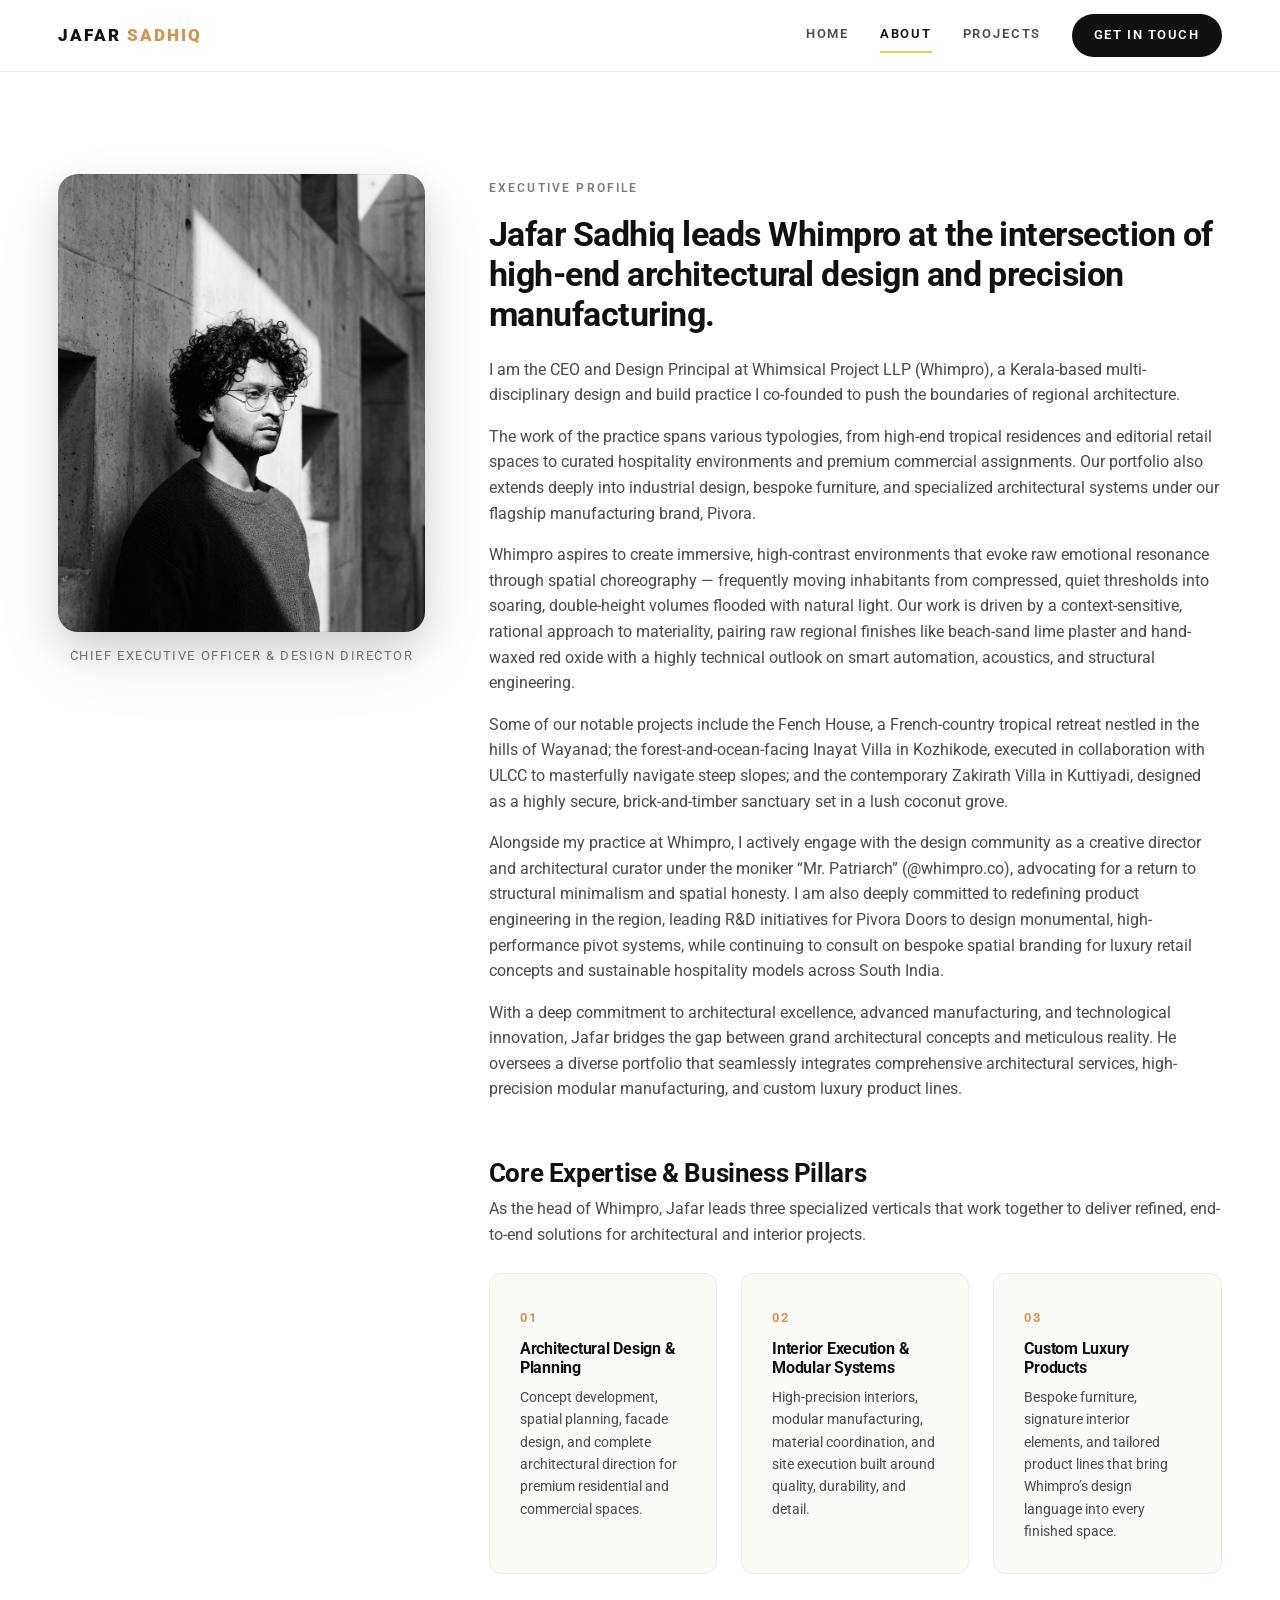
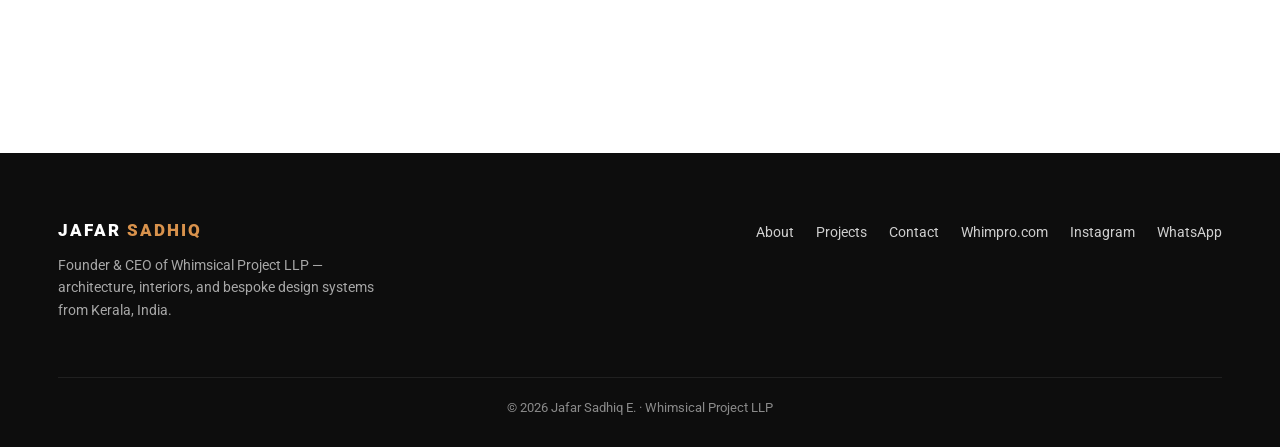
==== commit 94c8876f: "Restyle to Whimsical Studio theme (whimpro.com design language) + fully responsive - New style.css o" ====
--- a/about.html
+++ b/about.html
@@ -1,81 +1,100 @@
-<!DOCTYPE html>
-<html lang="en">
-<head>
-<meta charset="UTF-8">
-<meta name="viewport" content="width=device-width, initial-scale=1.0">
-<title>Projects | Whimsical Project LLP</title>
-<link rel="preconnect" href="https://fonts.googleapis.com">
-<link rel="preconnect" href="https://fonts.gstatic.com" crossorigin>
-<link href="https://fonts.googleapis.com/css2?family=Manrope:wght@400;500;600;700;800&family=Playfair+Display:wght@700&display=swap" rel="stylesheet">
-<link rel="stylesheet" href="style.css">
-</head>
-<body>
-<div> 
-
-
-
-    
-<header>
-  <a class="brand" href="index.html"></a>
-  <nav>
-    <a href="index.html">Home</a>
-    <a href="about.html"class="active">About</a>
-    <a href="project.html" >Projects</a>
-    <a href="contact.html">Contact</a>
-  </nav>
-</header>
-
-
-    
-  
-<section class="about-section" id="about">
-  <div class="about-photo-card">
-    <div class="profile-card-photo">
-      <img src="images/jafar pr.jpeg" alt="Jafar Sadhiq profile portrait" onerror="this.style.display='none'">
-      <div class="photo-fallback">JS</div>
-    </div>
-    <p>Chief Executive Officer & Design Director</p>
-  </div>
-
-  <div class="about-content">
-    <span class="eyebrow">Executive Profile</span>
-    <h2>Jafar Sadhiq leads Whimpro at the intersection of high-end architectural design and precision manufacturing.</h2>
-    <p>I am the CEO and Design Principal at Whimsical Project LLP (Whimpro), a Kerala-based multi-disciplinary design and build practice I co-founded to push the boundaries of regional architecture.
-
-The work of the practice spans various typologies, from high-end tropical residences and editorial retail spaces to curated hospitality environments and premium commercial assignments. Our portfolio also extends deeply into industrial design, bespoke furniture, and specialized architectural systems under our flagship manufacturing brand, Pivora.
-
-Whimpro aspires to create immersive, high-contrast environments that evoke raw emotional resonance through spatial choreography—frequently moving inhabitants from compressed, quiet thresholds into soaring, double-height volumes flooded with natural light. Our work is driven by a context-sensitive, rational approach to materiality, pairing raw regional finishes like beach-sand lime plaster and hand-waxed red oxide with a highly technical outlook on smart automation, acoustics, and structural engineering.
-
-Some of our notable projects include the Fench House, a French-country tropical retreat nestled in the hills of Wayanad; the forest-and-ocean-facing Inayat Villa in Kozhikode, executed in collaboration with ULCC to masterfully navigate steep slopes; and the contemporary Zakirath Villa in Kuttiyadi, designed as a highly secure, brick-and-timber sanctuary set in a lush coconut grove.
-
-Alongside my practice at Whimpro, I actively engage with the design community as a creative director and architectural curator under the moniker "Mr. Patriarch" (@whimpro.co), advocating for a return to structural minimalism and spatial honesty. I am also deeply committed to redefining product engineering in the region, leading R&D initiatives for Pivora Doors to design monumental, high-performance pivot systems, while continuing to consult on bespoke spatial branding for luxury retail concepts and sustainable hospitality models across South India.</p>
-
-    <p>With a deep commitment to architectural excellence, advanced manufacturing, and technological innovation, Jafar bridges the gap between grand architectural concepts and meticulous reality. He oversees a diverse portfolio that seamlessly integrates comprehensive architectural services, high-precision modular manufacturing, and custom luxury product lines.</p>
-
-    <div class="about-content1">
-      <h3>Core Expertise & Business Pillars</h3>
-
-      <p>As the head of Whimpro, Jafar leads three specialized verticals that work together to deliver refined, end-to-end solutions for architectural and interior projects.</p>
-
-      <div class="pillar-grid">
-        <article>
-          <span>01</span>
-          <h4>Architectural Design & Planning</h4>
-          <p>Concept development, spatial planning, facade design, and complete architectural direction for premium residential and commercial spaces.</p>
-        </article>
-
-        <article>
-          <span>02</span>
-          <h4>Interior Execution & Modular Systems</h4>
-          <p>High-precision interiors, modular manufacturing, material coordination, and site execution built around quality, durability, and detail.</p>
-        </article>
-
-        <article>
-          <span>03</span>
-          <h4>Custom Luxury Products</h4>
-          <p>Bespoke furniture, signature interior elements, and tailored product lines that bring Whimpro's design language into every finished space.</p>
-        </article>
-      </div>
-    </div>
-
-</div>
+<!DOCTYPE html>
+<html lang="en">
+<head>
+<meta charset="UTF-8">
+<meta name="viewport" content="width=device-width, initial-scale=1.0">
+<title>About — Jafar Sadhiq | Whimsical Project LLP</title>
+<meta name="description" content="Executive profile of Jafar Sadhiq — CEO and Design Principal at Whimsical Project LLP (Whimpro), Kerala.">
+<link rel="preconnect" href="https://fonts.googleapis.com">
+<link rel="preconnect" href="https://fonts.gstatic.com" crossorigin>
+<link href="https://fonts.googleapis.com/css2?family=Roboto:wght@300;400;500;700;900&family=Tangerine:wght@700&display=swap" rel="stylesheet">
+<link rel="stylesheet" href="style.css?v=2">
+</head>
+<body>
+
+<header class="site-nav">
+	<div class="container">
+		<a class="brand" href="index.html">Jafar <span>Sadhiq</span></a>
+		<button class="nav-toggle" aria-label="Menu"><span></span></button>
+		<nav class="nav-links">
+			<a href="index.html">Home</a>
+			<a href="about.html" class="active">About</a>
+			<a href="project.html">Projects</a>
+			<a href="contact.html" class="btn-pill">Get in Touch</a>
+		</nav>
+	</div>
+</header>
+
+<section class="section">
+	<div class="container about-grid">
+		<aside class="about-photo-card reveal">
+			<div class="photo-frame">
+				<img src="images/jafar pr.jpeg" alt="Jafar Sadhiq profile portrait" onerror="this.style.display='none'">
+				<div class="photo-fallback">JS</div>
+			</div>
+			<p>Chief Executive Officer &amp; Design Director</p>
+		</aside>
+
+		<div class="about-content">
+			<span class="eyebrow">Executive Profile</span>
+			<h2 class="reveal">Jafar Sadhiq leads Whimpro at the intersection of high-end architectural design and precision manufacturing.</h2>
+
+			<p class="reveal">I am the CEO and Design Principal at Whimsical Project LLP (Whimpro), a Kerala-based multi-disciplinary design and build practice I co-founded to push the boundaries of regional architecture.</p>
+
+			<p class="reveal">The work of the practice spans various typologies, from high-end tropical residences and editorial retail spaces to curated hospitality environments and premium commercial assignments. Our portfolio also extends deeply into industrial design, bespoke furniture, and specialized architectural systems under our flagship manufacturing brand, Pivora.</p>
+
+			<p class="reveal">Whimpro aspires to create immersive, high-contrast environments that evoke raw emotional resonance through spatial choreography — frequently moving inhabitants from compressed, quiet thresholds into soaring, double-height volumes flooded with natural light. Our work is driven by a context-sensitive, rational approach to materiality, pairing raw regional finishes like beach-sand lime plaster and hand-waxed red oxide with a highly technical outlook on smart automation, acoustics, and structural engineering.</p>
+
+			<p class="reveal">Some of our notable projects include the Fench House, a French-country tropical retreat nestled in the hills of Wayanad; the forest-and-ocean-facing Inayat Villa in Kozhikode, executed in collaboration with ULCC to masterfully navigate steep slopes; and the contemporary Zakirath Villa in Kuttiyadi, designed as a highly secure, brick-and-timber sanctuary set in a lush coconut grove.</p>
+
+			<p class="reveal">Alongside my practice at Whimpro, I actively engage with the design community as a creative director and architectural curator under the moniker &ldquo;Mr.&nbsp;Patriarch&rdquo; (@whimpro.co), advocating for a return to structural minimalism and spatial honesty. I am also deeply committed to redefining product engineering in the region, leading R&amp;D initiatives for Pivora Doors to design monumental, high-performance pivot systems, while continuing to consult on bespoke spatial branding for luxury retail concepts and sustainable hospitality models across South India.</p>
+
+			<p class="reveal">With a deep commitment to architectural excellence, advanced manufacturing, and technological innovation, Jafar bridges the gap between grand architectural concepts and meticulous reality. He oversees a diverse portfolio that seamlessly integrates comprehensive architectural services, high-precision modular manufacturing, and custom luxury product lines.</p>
+
+			<div class="pillars reveal">
+				<h3>Core Expertise &amp; Business Pillars</h3>
+				<p>As the head of Whimpro, Jafar leads three specialized verticals that work together to deliver refined, end-to-end solutions for architectural and interior projects.</p>
+
+				<div class="pillar-grid">
+					<article>
+						<span>01</span>
+						<h4>Architectural Design &amp; Planning</h4>
+						<p>Concept development, spatial planning, facade design, and complete architectural direction for premium residential and commercial spaces.</p>
+					</article>
+					<article>
+						<span>02</span>
+						<h4>Interior Execution &amp; Modular Systems</h4>
+						<p>High-precision interiors, modular manufacturing, material coordination, and site execution built around quality, durability, and detail.</p>
+					</article>
+					<article>
+						<span>03</span>
+						<h4>Custom Luxury Products</h4>
+						<p>Bespoke furniture, signature interior elements, and tailored product lines that bring Whimpro&rsquo;s design language into every finished space.</p>
+					</article>
+				</div>
+			</div>
+		</div>
+	</div>
+</section>
+
+<footer class="footer">
+	<div class="container">
+		<div>
+			<a class="brand" href="index.html">Jafar <span>Sadhiq</span></a>
+			<p>Founder &amp; CEO of Whimsical Project LLP — architecture, interiors, and bespoke design systems from Kerala, India.</p>
+		</div>
+		<nav class="footer-links">
+			<a href="about.html">About</a>
+			<a href="project.html">Projects</a>
+			<a href="contact.html">Contact</a>
+			<a href="https://whimpro.com" target="_blank" rel="noopener">Whimpro.com</a>
+			<a href="https://www.instagram.com/whimpro.co/" target="_blank" rel="noopener">Instagram</a>
+			<a href="https://wa.me/919526665443" target="_blank" rel="noopener">WhatsApp</a>
+		</nav>
+		<div class="footer-bottom">&copy; 2026 Jafar Sadhiq E. &middot; Whimsical Project LLP</div>
+	</div>
+</footer>
+
+<script src="site.js?v=2"></script>
+</body>
+</html>
--- a/style.css
+++ b/style.css
@@ -1,1318 +1,682 @@
-:root{
-  --ink:#161616;
-  --muted:#67615b;
-  --paper:#f7f3ed;
-  --surface:#fffaf3;
-  --line:rgba(22,22,22,.12);
-  --gold:#b98d42;
-  --coral:#c75c48;
-  --teal:#176d6a;
-  --shadow:0 24px 70px rgba(38,30,20,.14);
-}
-
-*{
-  margin:0;
-  padding:0;
-  box-sizing:border-box;
-}
-
-body{
-  min-height:100vh;
-  background:
-    linear-gradient(135deg, rgba(23,109,106,.1), transparent 34%),
-    linear-gradient(315deg, rgba(199,92,72,.12), transparent 38%),
-    var(--paper);
-  color:var(--ink);
-  font-family:"Manrope", Arial, sans-serif;
-  letter-spacing:0;
-}
-
-a{
-  color:inherit;
-}
-
-header{
-  display:flex;
-  justify-content:space-between;
-  align-items:center;
-  gap:24px;
-  width:min(1180px, calc(100% - 40px));
-  margin:22px auto 0;
-  padding:16px 18px;
-  background:rgba(255,250,243,.82);
-  border:1px solid var(--line);
-  border-radius:8px;
-  box-shadow:0 14px 40px rgba(38,30,20,.08);
-  backdrop-filter:blur(18px);
-}
-
-.brand{
-  text-decoration:none;
-  font-weight:800;
-  font-size:18px;
-}
-
-nav{
-  display:flex;
-  align-items:center;
-  gap:8px;
-}
-
-nav a{
-  padding:10px 14px;
-  border-radius:999px;
-  text-decoration:none;
-  color:var(--muted);
-  font-size:14px;
-  font-weight:700;
-  transition:.25s ease;
-}
-
-nav a:hover,
-nav a.active{
-  background:var(--ink);
-  color:var(--surface);
-}
-
-.hero{
-  display:grid;
-  grid-template-columns:minmax(0, 1.05fr) minmax(320px, .8fr);
-  align-items:center;
-  gap:70px;
-  width:min(1180px, calc(100% - 40px));
-  min-height:calc(100vh - 124px);
-  margin:0 auto;
-  padding:72px 0 48px;
-}
-
-.hero-text h1,
-.page-intro h1,
-.contact-copy h1{
-  font-family:"Playfair Display", Georgia, serif;
-  font-size:clamp(48px, 8vw, 104px);
-  line-height:.92;
-  max-width:850px;
-}
-
-.hero-text p{
-  max-width:620px;
-  margin:28px 0 34px;
-  color:var(--muted);
-  font-size:clamp(18px, 2vw, 22px);
-  line-height:1.7;
-}
+/* ============================================================
+ * Jafar Sadhiq — personal site
+ * Whimsical Studio theme (matches whimpro.com main.css tokens)
+ * Mobile-first, responsive.
+ * ============================================================ */
+
+*, *::before, *::after { box-sizing: border-box; }
+* { margin: 0; padding: 0; }
+
+:root {
+  --c-bg: #ffffff;
+  --c-surface: #fafaf7;
+  --c-surface-2: #f4f4f1;
+  --c-ink: #111111;
+  --c-ink-soft: #4a4a4a;
+  --c-muted: #7a7a7a;
+  --c-line: #ececec;
+  --c-gold: #efce4a;
+  --c-orange: #d8924c;
+  --c-dark: #0d0d0d;
+
+  --radius: 12px;
+  --radius-sm: 6px;
+  --radius-lg: 20px;
+
+  --shadow-sm: 0 1px 2px rgba(0,0,0,.06), 0 2px 6px rgba(0,0,0,.04);
+  --shadow-md: 0 6px 18px rgba(0,0,0,.08), 0 12px 32px rgba(0,0,0,.06);
+  --shadow-lg: 0 14px 40px rgba(0,0,0,.14), 0 28px 70px rgba(0,0,0,.08);
+
+  --ease: cubic-bezier(.2,.7,.2,1);
+  --container: 1240px;
+  --gutter: clamp(16px, 3vw, 40px);
+  --nav-h: 72px;
+}
+
+html {
+  -webkit-text-size-adjust: 100%;
+  -webkit-font-smoothing: antialiased;
+  scroll-behavior: smooth;
+  scroll-padding-top: calc(var(--nav-h) + 16px);
+}
+body {
+  font-family: 'Roboto', system-ui, -apple-system, 'Segoe UI', Arial, sans-serif;
+  font-size: 16px;
+  line-height: 1.6;
+  color: var(--c-ink);
+  background: var(--c-bg);
+  overflow-x: hidden;
+}
+img { max-width: 100%; height: auto; display: block; }
+a { color: inherit; text-decoration: none; transition: color .25s ease; }
+ul, ol { list-style: none; }
+button, input, select, textarea { font: inherit; color: inherit; }
+h1, h2, h3, h4 { font-weight: 700; line-height: 1.18; letter-spacing: -0.015em; color: var(--c-ink); }
+p { color: var(--c-ink-soft); }
+::selection { background: var(--c-gold); color: #000; }
+
+.container { max-width: var(--container); margin: 0 auto; padding: 0 var(--gutter); width: 100%; }
+.section { padding: clamp(56px, 8vw, 112px) 0; }
 
 .eyebrow {
+  display: inline-block;
+  font-size: 12px;
+  font-weight: 600;
+  letter-spacing: .18em;
+  text-transform: uppercase;
+  color: var(--c-muted);
+  margin-bottom: 10px;
+}
+.divider {
+  width: 56px; height: 3px; border-radius: 2px;
+  background: var(--c-gold); margin: 16px auto 0;
+}
+.section-heading { text-align: center; margin-bottom: clamp(32px, 5vw, 56px); }
+.section-title { font-size: clamp(1.75rem, 1.6vw + 1rem, 2.75rem); margin-bottom: 10px; }
+
+/* ---------- Header / nav ---------- */
+.site-nav {
+  position: sticky;
+  top: 0;
+  z-index: 50;
+  height: var(--nav-h);
+  background: rgba(255,255,255,.94);
+  backdrop-filter: blur(10px);
+  border-bottom: 1px solid var(--c-line);
+  display: flex;
+  align-items: center;
+}
+.site-nav .container {
+  display: flex;
+  align-items: center;
+  justify-content: space-between;
+  gap: 16px;
+}
+.brand {
+  font-weight: 900;
+  font-size: 17px;
+  letter-spacing: .12em;
+  text-transform: uppercase;
+  white-space: nowrap;
+}
+.brand span { color: var(--c-orange); }
+.nav-links {
+  display: flex;
+  align-items: center;
+  gap: clamp(14px, 2.4vw, 32px);
+}
+.nav-links a {
+  font-size: 13px;
+  font-weight: 600;
+  letter-spacing: .14em;
+  text-transform: uppercase;
+  color: var(--c-ink-soft);
+  padding: 6px 0;
+  border-bottom: 2px solid transparent;
+}
+.nav-links a:hover { color: var(--c-ink); }
+.nav-links a.active { color: var(--c-ink); border-bottom-color: var(--c-gold); }
+.nav-links .btn-pill {
+  border: 0;
+  background: var(--c-ink);
+  color: #fff;
+  padding: 11px 22px;
+  border-radius: 999px;
+  letter-spacing: .12em;
+}
+.nav-links .btn-pill:hover { background: #000; color: var(--c-gold); }
+.nav-links .btn-pill.active { color: var(--c-gold); border-bottom: 0; }
+.nav-toggle {
+  display: none;
+  background: none;
+  border: 0;
+  cursor: pointer;
+  width: 40px; height: 40px;
+  position: relative;
+}
+.nav-toggle span, .nav-toggle span::before, .nav-toggle span::after {
+  content: "";
+  position: absolute;
+  left: 8px; right: 8px;
+  height: 2px;
+  background: var(--c-ink);
+  border-radius: 2px;
+  transition: all .3s var(--ease);
+}
+.nav-toggle span { top: 19px; }
+.nav-toggle span::before { top: -7px; }
+.nav-toggle span::after { top: 7px; }
+.nav-open .nav-toggle span { background: transparent; }
+.nav-open .nav-toggle span::before { top: 0; transform: rotate(45deg); }
+.nav-open .nav-toggle span::after { top: 0; transform: rotate(-45deg); }
+
+/* ---------- Buttons ---------- */
+.btn {
+  display: inline-block;
+  background: var(--c-ink);
+  color: #fff;
+  font-size: 13px;
+  font-weight: 600;
+  letter-spacing: .12em;
+  text-transform: uppercase;
+  padding: 14px 28px;
+  border-radius: 999px;
+  border: 1px solid var(--c-ink);
+  transition: all .3s var(--ease);
+}
+.btn:hover { background: #000; color: var(--c-gold); transform: translateY(-1px); }
+.btn.ghost { background: transparent; color: var(--c-ink); }
+.btn.ghost:hover { background: var(--c-ink); color: #fff; }
+.btn-link {
+  display: inline-block;
+  font-size: 13px;
+  font-weight: 700;
+  letter-spacing: .12em;
+  text-transform: uppercase;
+  border-bottom: 2px solid var(--c-gold);
+  padding-bottom: 3px;
+}
+.btn-link:hover { color: var(--c-orange); }
+
+/* ---------- Hero (index) ---------- */
+.hero {
+  background: var(--c-surface);
+  border-bottom: 1px solid var(--c-line);
+}
+.hero .container {
+  display: grid;
+  grid-template-columns: minmax(0, 7fr) minmax(0, 5fr);
+  gap: clamp(32px, 5vw, 72px);
+  align-items: center;
+  padding-top: clamp(48px, 8vw, 110px);
+  padding-bottom: clamp(48px, 8vw, 110px);
+}
+.hero h1 {
+  font-size: clamp(2.4rem, 4.6vw + 1rem, 4.6rem);
+  margin: 6px 0 14px;
+}
+.hero .role {
+  font-size: clamp(1.05rem, .5vw + 1rem, 1.3rem);
+  font-weight: 500;
+  color: var(--c-ink);
+  margin-bottom: 6px;
+}
+.hero .sub {
+  font-size: 15px;
+  letter-spacing: .04em;
+  color: var(--c-muted);
+  margin-bottom: 28px;
+}
+.hero .actions { display: flex; flex-wrap: wrap; gap: 14px; }
+
+.photo-frame {
+  position: relative;
+  border-radius: var(--radius-lg);
+  overflow: hidden;
+  box-shadow: var(--shadow-lg);
+  background: var(--c-surface-2);
+}
+.photo-frame::after {
+  content: "";
+  position: absolute;
+  inset: 0;
+  border: 1px solid rgba(0,0,0,.05);
+  border-radius: var(--radius-lg);
+  pointer-events: none;
+}
+.photo-frame img { width: 100%; aspect-ratio: 4 / 5; object-fit: cover; }
+.photo-fallback {
+  display: none;
+  aspect-ratio: 4 / 5;
+  place-items: center;
+  font-size: 72px;
+  font-weight: 900;
+  color: var(--c-muted);
+}
+.photo-frame img[style*="none"] + .photo-fallback { display: grid; }
+.hero-visual { position: relative; }
+.floating-note {
+  position: absolute;
+  left: clamp(-18px, -2vw, -28px);
+  bottom: 26px;
+  background: #fff;
+  border-radius: var(--radius);
+  box-shadow: var(--shadow-md);
+  padding: 14px 20px;
+  display: flex;
+  flex-direction: column;
+  gap: 2px;
+  border-left: 3px solid var(--c-gold);
+}
+.floating-note strong { font-size: 15px; letter-spacing: .06em; }
+.floating-note span { font-size: 12px; color: var(--c-muted); letter-spacing: .08em; text-transform: uppercase; }
+
+/* ---------- Signature strip ---------- */
+.signature {
+  display: grid;
+  grid-template-columns: repeat(3, 1fr);
+  gap: 1px;
+  background: var(--c-line);
+  border-bottom: 1px solid var(--c-line);
+}
+.signature > div {
+  background: #fff;
+  padding: clamp(22px, 3vw, 36px) var(--gutter);
+  text-align: center;
+}
+.signature span {
   display: block;
-  margin-bottom: 15px;
   font-size: 11px;
+  font-weight: 600;
+  letter-spacing: .18em;
+  text-transform: uppercase;
+  color: var(--c-muted);
+  margin-bottom: 6px;
+}
+.signature strong { font-size: 15px; line-height: 1.4; }
+
+/* ---------- Philosophy (index) ---------- */
+.philosophy blockquote {
+  max-width: 780px;
+  margin: 0 auto clamp(40px, 6vw, 64px);
   text-align: center;
 }
-.actions{
-  display:flex;
-  flex-wrap:wrap;
-  gap:14px;
-}
-
-.btn,
-button{
-  display:inline-flex;
-  justify-content:center;
-  align-items:center;
-  min-height:50px;
-  padding:0 24px;
-  background:var(--ink);
-  color:var(--surface);
-  border:1px solid var(--ink);
-  border-radius:999px;
-  text-decoration:none;
-  font-size:15px;
-  font-weight:800;
-  cursor:pointer;
-  transition:.25s ease;
-}
-
-.btn:hover,
-button:hover{
-  transform:translateY(-2px);
-  box-shadow:0 16px 28px rgba(22,22,22,.18);
-}
-
-.btn.ghost{
-  background:transparent;
-  color:var(--ink);
-}
-
-.hero-visual{
-  position:relative;
-  min-height:560px;
-}
-
-.portrait-frame{
-  position:absolute;
-  inset:0;
-  overflow:hidden;
-  border:1px solid rgba(22,22,22,.16);
-  border-radius:8px;
-  background:
-    linear-gradient(145deg, rgba(185,141,66,.72), transparent 42%),
-    linear-gradient(35deg, rgba(23,109,106,.88), rgba(22,22,22,.95)),
-    var(--ink);
-  box-shadow:var(--shadow);
-}
-
-.portrait-frame::before{
-  content:"";
-  position:absolute;
-  inset:12%;
-  border:1px solid rgba(255,250,243,.36);
-  border-radius:50%;
-}
-
-.portrait-frame::after{
-  content:"";
-  position:absolute;
-  right:-18%;
-  bottom:-24%;
-  width:76%;
-  aspect-ratio:1;
-  background:rgba(199,92,72,.74);
-  border-radius:50%;
-  filter:blur(2px);
-}
-
-.portrait-mark{
-  position:absolute;
-  left:50%;
-  top:46%;
-  transform:translate(-50%, -50%);
-  z-index:2;
-  color:var(--surface);
-  font-family:"Playfair Display", Georgia, serif;
-  font-size:clamp(86px, 13vw, 160px);
-}
-
-.portrait-lines{
-  position:absolute;
-  inset:26px;
-  z-index:3;
-  border:1px solid rgba(255,250,243,.24);
-  border-radius:8px;
-}
-
-.floating-note{
-  position:absolute;
-  right:-22px;
-  bottom:38px;
-  z-index:4;
-  width:175px;
-  padding:20px;
-  background:var(--surface);
-  border:1px solid var(--line);
-  border-radius:8px;
-  box-shadow:var(--shadow);
-}
-
-.floating-note strong{
-  display:block;
-  font-size:36px;
-  line-height:1;
-}
-
-.floating-note span{
-  display:block;
-  margin-top:8px;
-  color:var(--muted);
-  font-size:13px;
-  font-weight:700;
-}
-
-.signature{
-  display:grid;
-  grid-template-columns:repeat(3, 1fr);
-  width:min(1180px, calc(100% - 40px));
-  margin:0 auto;
-  border-top:1px solid var(--line);
-  border-bottom:1px solid var(--line);
-}
-
-.signature div{
-  padding:28px;
-  border-right:1px solid var(--line);
-}
-
-.signature div:last-child{
-  border-right:0;
-}
-
-.signature span{
-  display:block;
-  color:var(--muted);
-  font-size:13px;
-  font-weight:700;
-}
-
-.signature strong{
-  display:block;
-  margin-top:8px;
-  font-size:20px;
-}
-
-.leadership-philosophy {
-  width: min(1180px, calc(100% - 40px));
-  margin: 0 auto 78px;
-  padding: 58px 0 64px;
-  border-top: 1px solid var(--line);
-  border-bottom: 1px solid var(--line);
-  text-align: center; /* Center align */
-}
-
-.leadership-philosophy h2 {
-  max-width: 700px;
-  margin: 0 auto;
-  font-family: "Playfair Display", Georgia, serif;
-  font-size: 36px; /* Smaller */
-  line-height: 1.2;
-}
-
-.leadership-philosophy blockquote {
-  max-width: 700px;
-  margin: 25px auto 0;
-}
-
-.leadership-philosophy blockquote p {
-  font-size: 18px; /* Smaller */
-  font-weight: 500;
-  line-height: 1.7;
-}
-
-.leadership-philosophy cite {
+.philosophy blockquote p {
+  font-size: clamp(1.15rem, 1vw + 1rem, 1.6rem);
+  line-height: 1.55;
+  color: var(--c-ink);
+  font-weight: 300;
+}
+.philosophy cite {
+  display: inline-block;
+  margin-top: 18px;
+  font-family: 'Tangerine', cursive;
+  font-size: clamp(1.9rem, 1.4vw + 1.4rem, 2.6rem);
+  font-style: normal;
+  color: var(--c-orange);
+}
+.manifesto {
+  display: grid;
+  grid-template-columns: 1fr 1fr;
+  gap: clamp(20px, 3vw, 36px);
+}
+.manifesto article {
+  background: var(--c-surface);
+  border: 1px solid var(--c-line);
+  border-radius: var(--radius-lg);
+  padding: clamp(24px, 3.4vw, 44px);
+}
+.manifesto h3 {
+  font-size: clamp(1.15rem, .6vw + 1rem, 1.45rem);
+  margin-bottom: 8px;
+}
+.manifesto .intro { font-weight: 500; color: var(--c-ink); margin-bottom: 22px; }
+.manifesto h4 {
+  font-size: 15px;
+  letter-spacing: .02em;
+  margin: 20px 0 6px;
+  padding-left: 14px;
+  border-left: 3px solid var(--c-gold);
+}
+.manifesto p { font-size: 15px; }
+
+/* ---------- About ---------- */
+.about-grid {
+  display: grid;
+  grid-template-columns: minmax(0, 4fr) minmax(0, 8fr);
+  gap: clamp(32px, 5vw, 72px);
+  align-items: start;
+}
+.about-photo-card {
+  position: sticky;
+  top: calc(var(--nav-h) + 24px);
+  text-align: center;
+}
+.about-photo-card p {
+  margin-top: 14px;
+  font-size: 13px;
+  letter-spacing: .12em;
+  text-transform: uppercase;
+  color: var(--c-muted);
+}
+.about-content h2 {
+  font-size: clamp(1.5rem, 1.4vw + 1rem, 2.3rem);
+  margin: 6px 0 22px;
+}
+.about-content > p { margin-bottom: 16px; white-space: pre-line; }
+.pillars { margin-top: clamp(36px, 5vw, 56px); }
+.pillars h3 { font-size: clamp(1.2rem, .8vw + 1rem, 1.6rem); margin-bottom: 8px; }
+.pillars > p { margin-bottom: 26px; }
+.pillar-grid {
+  display: grid;
+  grid-template-columns: repeat(3, 1fr);
+  gap: clamp(16px, 2vw, 24px);
+}
+.pillar-grid article {
+  background: var(--c-surface);
+  border: 1px solid var(--c-line);
+  border-radius: var(--radius);
+  padding: clamp(20px, 2.4vw, 30px);
+  transition: transform .3s var(--ease), box-shadow .3s var(--ease);
+}
+.pillar-grid article:hover { transform: translateY(-4px); box-shadow: var(--shadow-md); }
+.pillar-grid span {
+  font-size: 13px;
+  font-weight: 700;
+  color: var(--c-orange);
+  letter-spacing: .14em;
+}
+.pillar-grid h4 { font-size: 16px; margin: 10px 0 8px; }
+.pillar-grid p { font-size: 14px; }
+
+/* ---------- Projects ---------- */
+.project-hero {
+  background: var(--c-surface);
+  border-bottom: 1px solid var(--c-line);
+}
+.project-hero .container {
+  display: grid;
+  grid-template-columns: minmax(0, 6fr) minmax(0, 5fr);
+  gap: clamp(32px, 5vw, 72px);
+  align-items: center;
+  padding-top: clamp(48px, 7vw, 96px);
+  padding-bottom: clamp(48px, 7vw, 96px);
+}
+.project-hero h1 {
+  font-size: clamp(1.7rem, 2.4vw + 1rem, 3rem);
+  margin: 6px 0 16px;
+}
+.project-hero .container > div:last-child img {
+  border-radius: var(--radius-lg);
+  box-shadow: var(--shadow-lg);
+}
+
+.project-stats {
+  display: grid;
+  grid-template-columns: repeat(4, 1fr);
+  gap: 1px;
+  background: var(--c-line);
+  border-bottom: 1px solid var(--c-line);
+}
+.project-stats > div {
+  background: #fff;
+  text-align: center;
+  padding: clamp(24px, 3.4vw, 44px) var(--gutter);
+}
+.project-stats .count {
   display: block;
-  margin-top: 18px;
+  font-size: clamp(1.9rem, 2vw + 1rem, 3rem);
+  font-weight: 900;
+  letter-spacing: -0.02em;
+}
+.project-stats span {
+  font-size: 12px;
+  font-weight: 600;
+  letter-spacing: .1em;
+  text-transform: uppercase;
+  color: var(--c-muted);
+  display: block;
+  margin-top: 6px;
+  line-height: 1.5;
+}
+
+.tag {
+  display: inline-block;
+  font-size: 11px;
+  font-weight: 700;
+  letter-spacing: .16em;
+  text-transform: uppercase;
+  background: var(--c-ink);
+  color: var(--c-gold);
+  border-radius: 999px;
+  padding: 6px 14px;
+  margin-bottom: 14px;
+}
+
+.featured {
+  display: grid;
+  grid-template-columns: minmax(0, 6fr) minmax(0, 5fr);
+  gap: clamp(28px, 4vw, 64px);
+  align-items: center;
+}
+.featured .media img {
+  border-radius: var(--radius-lg);
+  box-shadow: var(--shadow-md);
+  aspect-ratio: 4 / 3;
+  object-fit: cover;
+  width: 100%;
+}
+.featured h2 { font-size: clamp(1.5rem, 1.6vw + 1rem, 2.4rem); margin-bottom: 12px; }
+.featured h2:hover { color: var(--c-orange); }
+.project-points { margin-top: 18px; }
+.project-points li {
+  position: relative;
+  padding-left: 22px;
+  margin-bottom: 8px;
+  font-size: 15px;
+  color: var(--c-ink-soft);
+}
+.project-points li::before {
+  content: "";
+  position: absolute;
+  left: 0; top: 9px;
+  width: 10px; height: 3px;
+  border-radius: 2px;
+  background: var(--c-gold);
+}
+
+.project-rows { display: grid; gap: clamp(36px, 5vw, 64px); }
+.project-row {
+  display: grid;
+  grid-template-columns: minmax(0, 5fr) minmax(0, 6fr);
+  gap: clamp(24px, 3.4vw, 56px);
+  align-items: center;
+}
+.project-row:nth-child(even) .media { order: 2; }
+.project-row .media img {
+  border-radius: var(--radius);
+  box-shadow: var(--shadow-md);
+  aspect-ratio: 4 / 3;
+  object-fit: cover;
+  width: 100%;
+  transition: transform .8s var(--ease);
+}
+.project-row .media:hover img { transform: scale(1.02); }
+.project-row h3 { font-size: clamp(1.2rem, .9vw + 1rem, 1.7rem); margin-bottom: 12px; }
+.project-row > div > p { font-size: 15px; }
+.project-meta {
+  display: flex;
+  flex-wrap: wrap;
+  gap: clamp(18px, 3vw, 40px);
+  margin: 18px 0 20px;
+  padding-top: 16px;
+  border-top: 1px solid var(--c-line);
+}
+.project-meta span {
+  display: block;
+  font-size: 11px;
+  font-weight: 600;
+  letter-spacing: .14em;
+  text-transform: uppercase;
+  color: var(--c-muted);
+}
+.project-meta strong { font-size: 14px; }
+
+.pipeline { background: var(--c-surface); }
+.pipeline-steps {
+  display: grid;
+  grid-template-columns: repeat(4, 1fr);
+  gap: clamp(16px, 2vw, 24px);
+}
+.pipeline-steps > div {
+  background: #fff;
+  border: 1px solid var(--c-line);
+  border-radius: var(--radius);
+  padding: clamp(20px, 2.4vw, 30px);
+}
+.pipeline-steps span { font-size: 13px; font-weight: 700; color: var(--c-orange); letter-spacing: .14em; }
+.pipeline-steps strong { display: block; font-size: 16px; margin: 10px 0 8px; }
+.pipeline-steps p { font-size: 14px; }
+
+/* ---------- Contact ---------- */
+.contact-grid {
+  display: grid;
+  grid-template-columns: minmax(0, 5fr) minmax(0, 6fr);
+  gap: clamp(32px, 5vw, 80px);
+  align-items: start;
+}
+.contact-grid h1 { font-size: clamp(1.6rem, 2vw + 1rem, 2.6rem); margin: 6px 0 16px; }
+.contact-details { margin-top: 28px; display: grid; gap: 18px; }
+.contact-details > * {
+  display: block;
+  padding-left: 16px;
+  border-left: 3px solid var(--c-gold);
+}
+.contact-details span {
+  display: block;
+  font-size: 11px;
+  font-weight: 600;
+  letter-spacing: .14em;
+  text-transform: uppercase;
+  color: var(--c-muted);
+}
+.contact-details strong { font-size: 15px; word-break: break-word; }
+.contact-details a:hover strong { color: var(--c-orange); }
+
+.contact-form {
+  background: var(--c-surface);
+  border: 1px solid var(--c-line);
+  border-radius: var(--radius-lg);
+  padding: clamp(24px, 3.4vw, 44px);
+  display: grid;
+  gap: 18px;
+}
+.contact-form label {
+  display: grid;
+  gap: 8px;
+  font-size: 12px;
+  font-weight: 600;
+  letter-spacing: .12em;
+  text-transform: uppercase;
+  color: var(--c-muted);
+}
+.contact-form input,
+.contact-form select,
+.contact-form textarea {
+  width: 100%;
+  background: #fff;
+  border: 1px solid var(--c-line);
+  border-radius: var(--radius-sm);
+  padding: 13px 15px;
+  font-size: 15px;
+  letter-spacing: normal;
+  text-transform: none;
+  font-weight: 400;
+  transition: border-color .25s ease, box-shadow .25s ease;
+}
+.contact-form input:focus,
+.contact-form select:focus,
+.contact-form textarea:focus {
+  outline: none;
+  border-color: var(--c-ink);
+  box-shadow: 0 0 0 3px rgba(239,206,74,.25);
+}
+.contact-form textarea { min-height: 130px; resize: vertical; }
+.contact-form button {
+  background: var(--c-ink);
+  color: #fff;
+  border: 0;
+  border-radius: 999px;
+  padding: 15px 30px;
   font-size: 13px;
+  font-weight: 700;
+  letter-spacing: .12em;
+  text-transform: uppercase;
+  cursor: pointer;
+  justify-self: start;
+  transition: all .3s var(--ease);
+}
+.contact-form button:hover { background: #000; color: var(--c-gold); transform: translateY(-1px); }
+.form-note { font-size: 13px; color: var(--c-muted); }
+
+/* ---------- Footer ---------- */
+.footer {
+  background: var(--c-dark);
+  color: #cfcfcf;
+  padding: clamp(40px, 6vw, 64px) 0 28px;
+  margin-top: clamp(40px, 6vw, 80px);
+}
+.footer .container {
+  display: flex;
+  flex-wrap: wrap;
+  justify-content: space-between;
+  align-items: flex-start;
+  gap: 24px;
+}
+.footer .brand { color: #fff; }
+.footer p { color: #a7a7a7; font-size: 14px; max-width: 320px; margin-top: 10px; }
+.footer-links { display: flex; flex-wrap: wrap; gap: 8px 22px; }
+.footer-links a { color: #cfcfcf; font-size: 14px; padding: 4px 0; }
+.footer-links a:hover { color: var(--c-gold); }
+.footer-bottom {
+  border-top: 1px solid rgba(255,255,255,.08);
+  margin-top: 32px;
+  padding-top: 20px;
+  width: 100%;
+  font-size: 13px;
+  color: #8a8a8a;
   text-align: center;
 }
 
-
-.page-intro{
-  width:min(1180px, calc(100% - 40px));
-  margin:0 auto;
-  padding:86px 0 28px;
-}
-
-.page-intro h1,
-.contact-copy h1{
-  font-size:clamp(40px, 6vw, 76px);
-  line-height:1;
-}
-
-.projects{
-  display:grid;
-  grid-template-columns:repeat(3, minmax(0, 1fr));
-  gap:24px;
-  width:min(1180px, calc(100% - 40px));
-  margin:0 auto;
-  padding:34px 0 80px;
-}
-
-.card{
-  overflow:hidden;
-  background:rgba(255,250,243,.78);
-  border:1px solid var(--line);
-  border-radius:8px;
-  box-shadow:0 20px 55px rgba(38,30,20,.1);
-  transition:.25s ease;
-}
-
-.card:hover{
-  transform:translateY(-6px);
-  box-shadow:var(--shadow);
-}
-
-.project-art{
-  position:relative;
-  height:260px;
-  overflow:hidden;
-}
-
-.project-art::before{
-  content:"";
-  position:absolute;
-  inset:28px;
-  border:1px solid rgba(255,250,243,.42);
-  border-radius:8px;
-}
-
-.project-art span{
-  position:absolute;
-  left:22px;
-  bottom:18px;
-  color:rgba(255,250,243,.92);
-  font-size:52px;
-  font-weight:800;
-}
-
-.identity{
-  background:
-    linear-gradient(135deg, rgba(22,22,22,.18), transparent 42%),
-    linear-gradient(45deg, var(--gold), var(--coral));
-}
-
-.website{
-  background:
-    linear-gradient(135deg, rgba(255,250,243,.18), transparent 38%),
-    linear-gradient(45deg, var(--teal), #1f2933);
-}
-
-.mobile{
-  background:
-    linear-gradient(135deg, rgba(255,250,243,.24), transparent 44%),
-    linear-gradient(45deg, #2d2a32, var(--gold));
-}
-
-.card-body{
-  padding:24px;
-}
-
-.card h2{
-  margin-bottom:12px;
-  font-size:26px;
-}
-
-.card p:not(.tag){
-  color:var(--muted);
-  line-height:1.7;
-}
-
-.contact{
-  display:grid;
-  grid-template-columns:minmax(0, .9fr) minmax(320px, 520px);
-  gap:54px;
-  align-items:start;
-  width:min(1180px, calc(100% - 40px));
-  margin:0 auto;
-  padding:86px 0 80px;
-}
-
-.contact-copy p{
-  max-width:560px;
-  margin-top:24px;
-  color:var(--muted);
-  font-size:18px;
-  line-height:1.7;
-}
-
-form{
-  padding:30px;
-  background:rgba(255,250,243,.86);
-  border:1px solid var(--line);
-  border-radius:8px;
-  box-shadow:var(--shadow);
-}
-
-label{
-  display:block;
-  margin-bottom:18px;
-  color:var(--ink);
-  font-size:13px;
-  font-weight:800;
-}
-
-input,
-textarea{
-  width:100%;
-  margin-top:8px;
-  padding:15px 16px;
-  border:1px solid rgba(22,22,22,.16);
-  border-radius:8px;
-  background:#fffdf8;
-  color:var(--ink);
-  font:inherit;
-  outline:none;
-  transition:.25s ease;
-}
-
-textarea{
-  min-height:150px;
-  resize:vertical;
-}
-
-input:focus,
-textarea:focus{
-  border-color:var(--teal);
-  box-shadow:0 0 0 4px rgba(23,109,106,.12);
-}
-
-button{
-  width:100%;
-}
-
-@media (max-width:900px){
-  header{
-    align-items:flex-start;
-    flex-direction:column;
+/* ---------- Reveal animation ---------- */
+.reveal { opacity: 0; transform: translateY(22px); transition: opacity .7s var(--ease), transform .7s var(--ease); }
+.reveal.visible { opacity: 1; transform: none; }
+
+/* ---------- Responsive ---------- */
+@media (max-width: 980px) {
+  .hero .container,
+  .project-hero .container,
+  .featured,
+  .contact-grid,
+  .about-grid { grid-template-columns: 1fr; }
+  .hero-visual { max-width: 440px; }
+  .about-photo-card { position: static; max-width: 320px; margin: 0 auto; }
+  .manifesto { grid-template-columns: 1fr; }
+  .pillar-grid, .pipeline-steps { grid-template-columns: 1fr 1fr; }
+  .project-row { grid-template-columns: 1fr; }
+  .project-row:nth-child(even) .media { order: 0; }
+}
+
+@media (max-width: 760px) {
+  .nav-toggle { display: block; }
+  .nav-links {
+    position: absolute;
+    top: var(--nav-h);
+    left: 0; right: 0;
+    background: #fff;
+    border-bottom: 1px solid var(--c-line);
+    box-shadow: var(--shadow-md);
+    flex-direction: column;
+    align-items: stretch;
+    text-align: center;
+    padding: 8px 0 16px;
+    gap: 0;
+    display: none;
   }
-
-  nav{
-    width:100%;
-    justify-content:space-between;
-  }
-
-  nav a{
-    padding:10px 12px;
-  }
-
-  .hero,
-  .contact{
-    grid-template-columns:1fr;
-  }
-
-  .hero{
-    min-height:auto;
-    gap:34px;
-    padding-top:58px;
-  }
-
-  .hero-visual{
-    min-height:420px;
-  }
-
-  .projects,
-  .signature{
-    grid-template-columns:1fr;
-  }
-
-  .signature div{
-    border-right:0;
-    border-bottom:1px solid var(--line);
-  }
-
-  .signature div:last-child{
-    border-bottom:0;
-  }
-}
-
-@media (max-width:560px){
-  header,
-  .hero,
-  .signature,
-  .leadership-philosophy,
-  .page-intro,
-  .projects,
-  .contact{
-    width:min(100% - 28px, 1180px);
-  }
-
-  nav{
-    gap:4px;
-  }
-
-  nav a{
-    font-size:13px;
-  }
-
-  .actions{
-    flex-direction:column;
-  }
-
-  .btn{
-    width:100%;
-  }
-
-  .floating-note{
-    right:14px;
-    bottom:18px;
-  }
-
-  form{
-    padding:22px;
-  }
-
-  .leadership-philosophy{
-    margin-bottom:54px;
-    padding:42px 0 48px;
-  }
-}
-
-
-.photo-frame,
-.profile-card-photo{
-  position:relative;
-  overflow:hidden;
-  background:
-    linear-gradient(145deg, rgba(185,141,66,.72), transparent 42%),
-    linear-gradient(35deg, rgba(23,109,106,.88), rgba(22,22,22,.95));
-  border:1px solid rgba(22,22,22,.16);
-  border-radius:8px;
-  box-shadow:var(--shadow);
-}
-
-.photo-frame{
-  position:absolute;
-  inset:0;
-}
-
-.photo-frame img,
-.profile-card-photo img{
-  position:absolute;
-  inset:0;
-  z-index:2;
-  width:100%;
-  height:100%;
-  object-fit:cover;
-}
-
-
-.photo-fallback{
-  position:absolute;
-  inset:0;
-  display:grid;
-  place-items:center;
-  color:var(--surface);
-  font-family:"Playfair Display", Georgia, serif;
-  font-size:clamp(88px, 14vw, 168px);
-}
-
-.photo-frame::before,
-.profile-card-photo::before{
-  content:"";
-  position:absolute;
-  inset:28px;
-  z-index:1;
-  border:1px solid rgba(255,250,243,.3);
-  border-radius:8px;
-}
-
-.about-section{
-  display:grid;
-  grid-template-columns:minmax(280px, .42fr) minmax(0, 1fr);
-  gap:54px;
-  align-items:start;
-  width:min(1180px, calc(100% - 40px));
-  margin:0 auto 86px;
-  padding:70px 0 0;
-  border-top:1px solid var(--line);
-}
-
-.about-photo-card{
-  position:sticky;
-  top:24px;
-}
-
-.profile-card-photo{
-  width:100%;
-  aspect-ratio:4 / 5;
-}
-
-.about-photo-card p{
-  margin-top:16px;
-  color:var(--muted);
-  font-size:14px;
-  font-weight:800;
-  line-height:1.5;
-  text-transform:uppercase;
-  letter-spacing:.12em;
-}
-
-.about-content h2{
-  max-width:790px;
-  margin-bottom:24px;
-  font-family:"Playfair Display", Georgia, serif;
-  font-size:clamp(32px, 4.8vw, 58px);
-  line-height:1.04;
-}
-.about-content1{
-  margin-top:64px;
-  padding-top:38px;
-  border-top:1px solid var(--line);
-}
-
-.about-content1 h3{
-  max-width:760px;
-  margin-bottom:18px;
-  font-family:"Playfair Display", Georgia, serif;
-  font-size:clamp(30px, 4.2vw, 48px);
-  line-height:1.08;
-}
-
-.about-content p{
-  max-width:820px;
-  margin-top:18px;
-  color:var(--muted);
-  font-size:18px;
-  line-height:1.85;
-}
-
-.pillar-grid{
-  display:grid;
-  grid-template-columns:repeat(3, minmax(0, 1fr));
-  gap:18px;
-  margin-top:30px;
-}
-
-.pillar-grid article{
-  min-height:260px;
-  padding:24px;
-  background:rgba(255,250,243,.78);
-  border:1px solid var(--line);
-  border-radius:8px;
-  box-shadow:0 18px 42px rgba(38,30,20,.08);
-}
-
-.pillar-grid span{
-  display:inline-flex;
-  color:var(--gold);
-  font-size:13px;
-  font-weight:800;
-  letter-spacing:.12em;
-}
-
-.pillar-grid h4{
-  margin-top:18px;
-  font-size:20px;
-  line-height:1.25;
-}
-
-.pillar-grid article p{
-  margin-top:14px;
-  font-size:15px;
-  line-height:1.7;
-}
-
-@media (max-width:900px){
-  .about-section{
-    grid-template-columns:1fr;
-    gap:32px;
-  }
-
-  .about-photo-card{
-    position:static;
-  }
-
-  .profile-card-photo{
-    max-width:440px;
-  }
-
-  .pillar-grid{
-    grid-template-columns:1fr;
-  }
-
-  .pillar-grid article{
-    min-height:auto;
-  }
-}
-
-@media (max-width:560px){
-  .about-section{
-    width:min(100% - 28px, 1180px);
-    padding-top:46px;
-  }
-
-  .about-content p{
-    font-size:16px;
-  }
-
-  .about-content1{
-    margin-top:46px;
-    padding-top:30px;
-  }
-
-  .pillar-grid article{
-    padding:20px;
-  }
-}
-
-
-.project-hero{
-  display:grid;
-  grid-template-columns:minmax(0, 1fr) minmax(280px, 390px);
-  gap:56px;
-  align-items:center;
-  width:min(1180px, calc(100% - 40px));
-  margin:0 auto;
-  padding:86px 0 48px;
-}
-
-.project-hero h1{
-  max-width:850px;
-  font-family:"Playfair Display", Georgia, serif;
-  font-size:clamp(42px, 6.6vw, 82px);
-  line-height:1;
-}
-
-.project-hero p{
-  max-width:760px;
-  margin-top:24px;
-  color:var(--muted);
-  font-size:18px;
-  line-height:1.8;
-}
-
-.project-orbit{
-  position:relative;
-  display:grid;
-  place-items:center;
-  min-height:390px;
-  border:1px solid var(--line);
-  border-radius:8px;
-  background:
-    linear-gradient(145deg, rgba(185,141,66,.38), transparent 44%),
-    linear-gradient(35deg, rgba(23,109,106,.92), rgba(22,22,22,.96));
-  box-shadow:var(--shadow);
-  overflow:hidden;
-}
-
-.project-orbit span{
-  position:absolute;
-  width:62%;
-  aspect-ratio:1;
-  border:1px solid rgba(255,250,243,.28);
-  border-radius:50%;
-  animation:orbitPulse 5s ease-in-out infinite;
-}
-
-.project-orbit span:nth-child(2){
-  width:78%;
-  animation-delay:.65s;
-}
-
-.project-orbit span:nth-child(3){
-  width:46%;
-  animation-delay:1.25s;
-}
-
-.project-orbit strong{
-  z-index:2;
-  color:var(--surface);
-  font-family:"Playfair Display", Georgia, serif;
-  font-size:82px;
-}
-
-.project-stats{
-  display:grid;
-  grid-template-columns:repeat(4, 1fr);
-  width:min(1180px, calc(100% - 40px));
-  margin:0 auto 44px;
-  border:1px solid var(--line);
-  border-radius:8px;
-  background:rgba(255,250,243,.7);
-  box-shadow:0 18px 50px rgba(38,30,20,.08);
-  overflow:hidden;
-}
-
-.project-stats div{
-  padding:26px;
-  border-right:1px solid var(--line);
-}
-
-.project-stats div:last-child{
-  border-right:0;
-}
-
-.project-stats strong{
-  display:block;
-  font-size:clamp(34px, 4vw, 58px);
-  line-height:1;
-}
-
-.project-stats span{
-  display:block;
-  margin-top:10px;
-  color:var(--muted);
-  font-size:13px;
-  font-weight:800;
-  letter-spacing:.1em;
-  text-transform:uppercase;
-}
-
-.featured-project{
-  display:grid;
-  grid-template-columns:minmax(280px, .82fr) minmax(0, 1fr);
-  gap:38px;
-  align-items:stretch;
-  width:min(1180px, calc(100% - 40px));
-  margin:0 auto 42px;
-}
-
-.featured-visual{
-  position:relative;
-  min-height:420px;
-  overflow:hidden;
-  border-radius:8px;
-  border:1px solid var(--line);
-  box-shadow:var(--shadow);
-}
-
-.featured-visual::before{
-  content:"";
-  position:absolute;
-  inset:30px;
-  border:1px solid rgba(255,250,243,.34);
-  border-radius:8px;
-}
-
-.featured-visual span{
-  position:absolute;
-  left:28px;
-  bottom:26px;
-  color:var(--surface);
-  font-family:"Playfair Display", Georgia, serif;
-  font-size:clamp(38px, 5vw, 72px);
-  line-height:.95;
-}
-
-.pivora-art{
-  background:
-    linear-gradient(135deg, rgba(255,250,243,.18), transparent 34%),
-    repeating-linear-gradient(90deg, rgba(255,250,243,.14) 0 1px, transparent 1px 52px),
-    linear-gradient(45deg, #111, var(--teal));
-}
-
-.featured-copy{
-  padding:38px;
-  border:1px solid var(--line);
-  border-radius:8px;
-  background:rgba(255,250,243,.78);
-  box-shadow:0 18px 50px rgba(38,30,20,.08);
-}
-
-.featured-copy h2,
-.pipeline-heading h2{
-  font-family:"Playfair Display", Georgia, serif;
-  font-size:clamp(34px, 4.8vw, 62px);
-  line-height:1;
-}
-
-.featured-copy > p:not(.tag){
-  margin-top:18px;
-  color:var(--muted);
-  font-size:18px;
-  line-height:1.75;
-}
-
-.project-points{
-  display:grid;
-  gap:12px;
-  margin-top:26px;
-  list-style:none;
-}
-
-.project-points li{
-  position:relative;
-  padding:14px 16px 14px 42px;
-  background:#fffdf8;
-  border:1px solid var(--line);
-  border-radius:8px;
-  color:var(--ink);
-  font-weight:700;
-}
-
-.project-points li::before{
-  content:"";
-  position:absolute;
-  left:16px;
-  top:50%;
-  width:10px;
-  height:10px;
-  background:var(--gold);
-  border-radius:50%;
-  transform:translateY(-50%);
-}
-
-.project-detail-grid{
-  display:grid;
-  grid-template-columns:repeat(3, minmax(0, 1fr));
-  gap:24px;
-  width:min(1180px, calc(100% - 40px));
-  margin:0 auto;
-  padding:0 0 52px;
-}
-
-.detail-card{
-  overflow:hidden;
-  background:rgba(255,250,243,.78);
-  border:1px solid var(--line);
-  border-radius:8px;
-  box-shadow:0 20px 55px rgba(38,30,20,.1);
-  transition:transform .35s ease, box-shadow .35s ease;
-}
-
-.detail-card:hover{
-  transform:translateY(-8px) scale(1.01);
-  box-shadow:var(--shadow);
-}
-
-.detail-card:hover .project-art::after{
-  transform:translateX(110%);
-}
-
-.project-art::after{
-  content:"";
-  position:absolute;
-  inset:0;
-  background:linear-gradient(90deg, transparent, rgba(255,250,243,.36), transparent);
-  transform:translateX(-110%);
-  transition:transform .8s ease;
-}
-
-.meta-row{
-  display:flex;
-  justify-content:space-between;
-  align-items:center;
-  gap:18px;
-  margin-top:22px;
-  padding-top:18px;
-  border-top:1px solid var(--line);
-}
-
-.meta-row span{
-  color:var(--muted);
-  font-size:13px;
-  font-weight:800;
-  text-transform:uppercase;
-  letter-spacing:.1em;
-}
-
-.meta-row strong{
-  text-align:right;
-  font-size:14px;
-}
-
-.project-pipeline{
-  width:min(1180px, calc(100% - 40px));
-  margin:0 auto 86px;
-  padding-top:54px;
-  border-top:1px solid var(--line);
-}
-
-.pipeline-heading{
-  max-width:720px;
-  margin-bottom:30px;
-}
-
-.pipeline-steps{
-  display:grid;
-  grid-template-columns:repeat(4, minmax(0, 1fr));
-  gap:18px;
-}
-
-.pipeline-steps div{
-  min-height:230px;
-  padding:24px;
-  border:1px solid var(--line);
-  border-radius:8px;
-  background:rgba(255,250,243,.7);
-  transition:.3s ease;
-}
-
-.pipeline-steps div:hover{
-  background:var(--ink);
-  color:var(--surface);
-  transform:translateY(-6px);
-}
-
-.pipeline-steps span{
-  color:var(--gold);
-  font-weight:800;
-}
-
-.pipeline-steps strong{
-  display:block;
-  margin-top:24px;
-  font-size:20px;
-}
-
-.pipeline-steps p{
-  margin-top:14px;
-  color:var(--muted);
-  line-height:1.65;
-}
-
-.pipeline-steps div:hover p{
-  color:rgba(255,250,243,.72);
-}
-
-.reveal{
-  opacity:0;
-  transform:translateY(28px);
-  transition:opacity .75s ease, transform .75s ease;
-}
-
-.reveal.visible{
-  opacity:1;
-  transform:translateY(0);
-}
-
-@keyframes orbitPulse{
-  0%, 100%{
-    transform:scale(.92) rotate(0deg);
-    opacity:.42;
-  }
-  50%{
-    transform:scale(1.06) rotate(14deg);
-    opacity:.9;
-  }
-}
-
-@media (max-width:900px){
-  .project-hero,
-  .featured-project{
-    grid-template-columns:1fr;
-  }
-
-  .project-stats,
-  .project-detail-grid,
-  .pipeline-steps{
-    grid-template-columns:repeat(2, minmax(0, 1fr));
-  }
-
-  .project-stats div:nth-child(2){
-    border-right:0;
-  }
-
-  .project-stats div{
-    border-bottom:1px solid var(--line);
-  }
-
-  .project-stats div:nth-child(3),
-  .project-stats div:nth-child(4){
-    border-bottom:0;
-  }
-}
-
-@media (max-width:560px){
-  .project-hero,
-  .project-stats,
-  .featured-project,
-  .project-detail-grid,
-  .project-pipeline{
-    width:min(100% - 28px, 1180px);
-  }
-
-  .project-stats,
-  .project-detail-grid,
-  .pipeline-steps{
-    grid-template-columns:1fr;
-  }
-
-  .project-stats div{
-    border-right:0;
-  }
-
-  .project-stats div:nth-child(3){
-    border-bottom:1px solid var(--line);
-  }
-
-  .project-orbit,
-  .featured-visual{
-    min-height:320px;
-  }
-
-  .featured-copy{
-    padding:24px;
-  }
-}
-
-@media (prefers-reduced-motion:reduce){
-  *,
-  *::before,
-  *::after{
-    animation:none !important;
-    transition:none !important;
-  }
-
-  .reveal{
-    opacity:1;
-    transform:none;
-  }
-}
-
-/* Project Cards Section - Flex Row */
-.project-cards-section{
-  display:flex;
-  flex-direction:row;
-  flex-wrap:wrap;
-  gap:24px;
-  width:min(1180px, calc(100% - 40px));
-  margin:0 auto;
-  padding:40px 0;
-}
-
-/* Project Card with Flex Row Layout */
-.project-card-row{
-  display:flex;
-  flex-direction:column;
-  gap:0;
-  flex:1 1 calc(33.333% - 16px);
-  min-width:280px;
-  padding:0;
-  background:rgba(255,250,243,.82);
-  border:1px solid var(--line);
-  border-radius:12px;
-  box-shadow:0 20px 55px rgba(38,30,20,.1);
-  transition:transform .35s ease, box-shadow .35s ease;
-  overflow:hidden;
-}
-
-.project-card-row:hover{
-  transform:translateY(-6px);
-  box-shadow:var(--shadow);
-}
-
-.project-card-row .project-image{
-  width:100%;
-  height:200px;
-  overflow:hidden;
-  border-radius:12px 12px 0 0;
-  border:none;
-  border-bottom:1px solid var(--line);
-}
-
-.project-card-row .project-image img{
-  width:100%;
-  height:100%;
-  object-fit:cover;
-  object-position:center;
-  display:block;
-  transition:transform .4s ease;
-}
-
-.project-card-row:hover .project-image img{
-  transform:scale(1.05);
-}
-
-.project-card-row .project-details{
-  flex:1;
-  display:flex;
-  flex-direction:column;
-  padding:20px;
-}
-
-.project-card-row .project-details .tag{
-  display:inline-block;
-  margin-bottom:10px;
-  padding:5px 12px;
-  background:var(--teal);
-  color:var(--surface);
-  font-size:11px;
-  font-weight:800;
-  text-transform:uppercase;
-  letter-spacing:.1em;
-  border-radius:999px;
-  width:fit-content;
-}
-
-.project-card-row .project-details h3{
-  font-family:"Playfair Display", Georgia, serif;
-  font-size:clamp(18px, 2.5vw, 24px);
-  line-height:1.25;
-  margin-bottom:12px;
-}
-
-.project-card-row .project-details p{
-  color:var(--muted);
-  font-size:14px;
-  line-height:1.65;
-  margin-bottom:14px;
-}
-
-.project-card-row .project-meta{
-  display:flex;
-  flex-wrap:wrap;
-  gap:12px;
-  padding-top:12px;
-  border-top:1px solid var(--line);
-}
-
-.project-card-row .project-meta div{
-  display:flex;
-  flex-direction:column;
-  gap:4px;
-}
-
-.project-card-row .project-meta span{
-  color:var(--muted);
-  font-size:11px;
-  font-weight:800;
-  text-transform:uppercase;
-  letter-spacing:.1em;
-}
-
-.project-card-row .project-meta strong{
-  font-size:14px;
-  color:var(--ink);
-}
-
-.project-card-row .btn-link{
-  display:inline-flex;
-  align-items:center;
-  gap:8px;
-  margin-top:auto;
-  padding-top:18px;
-  color:var(--teal);
-  font-size:14px;
-  font-weight:700;
-  text-decoration:none;
-  transition:gap .25s ease;
-}
-
-.project-card-row .btn-link:hover{
-  gap:12px;
-}
-
-.project-card-row .btn-link::after{
-  content:"\2192";
-}
-
-/* Alternate row direction */
-.project-card-row.reverse{
-  flex-direction:row-reverse;
-}
-
-@media (max-width:1100px){
-  .project-card-row{
-    flex:1 1 calc(50% - 12px);
-  }
-}
-
-@media (max-width:768px){
-  .project-card-row{
-    flex:1 1 100%;
-  }
-
-  .project-card-row .project-image{
-    height:220px;
-  }
-}
-
-@media (max-width:560px){
-  .project-cards-section{
-    width:min(100% - 28px, 1180px);
-    padding:24px 0;
-    gap:20px;
-  }
-
-  .project-card-row .project-image{
-    height:180px;
-  }
-
-  .project-card-row .project-details{
-    padding:16px;
-  }
-
-  .project-card-row .project-meta{
-    gap:12px;
-  }
-
-
-
-
-
-
-
-
-
-
-
-  
-}
+  .nav-open .nav-links { display: flex; }
+  .nav-links a { padding: 13px 0; border-bottom: 0; }
+  .nav-links a.active { color: var(--c-orange); }
+  .nav-links .btn-pill { margin: 10px auto 0; width: max-content; }
+  .signature, .project-stats { grid-template-columns: 1fr; }
+  .floating-note { left: 12px; bottom: 14px; }
+}
+
+@media (max-width: 520px) {
+  .pillar-grid, .pipeline-steps { grid-template-columns: 1fr; }
+  .hero .actions .btn { width: 100%; text-align: center; }
+}
+
+@media (prefers-reduced-motion: reduce) {
+  *, *::before, *::after { animation: none !important; transition: none !important; }
+  .reveal { opacity: 1; transform: none; }
+}
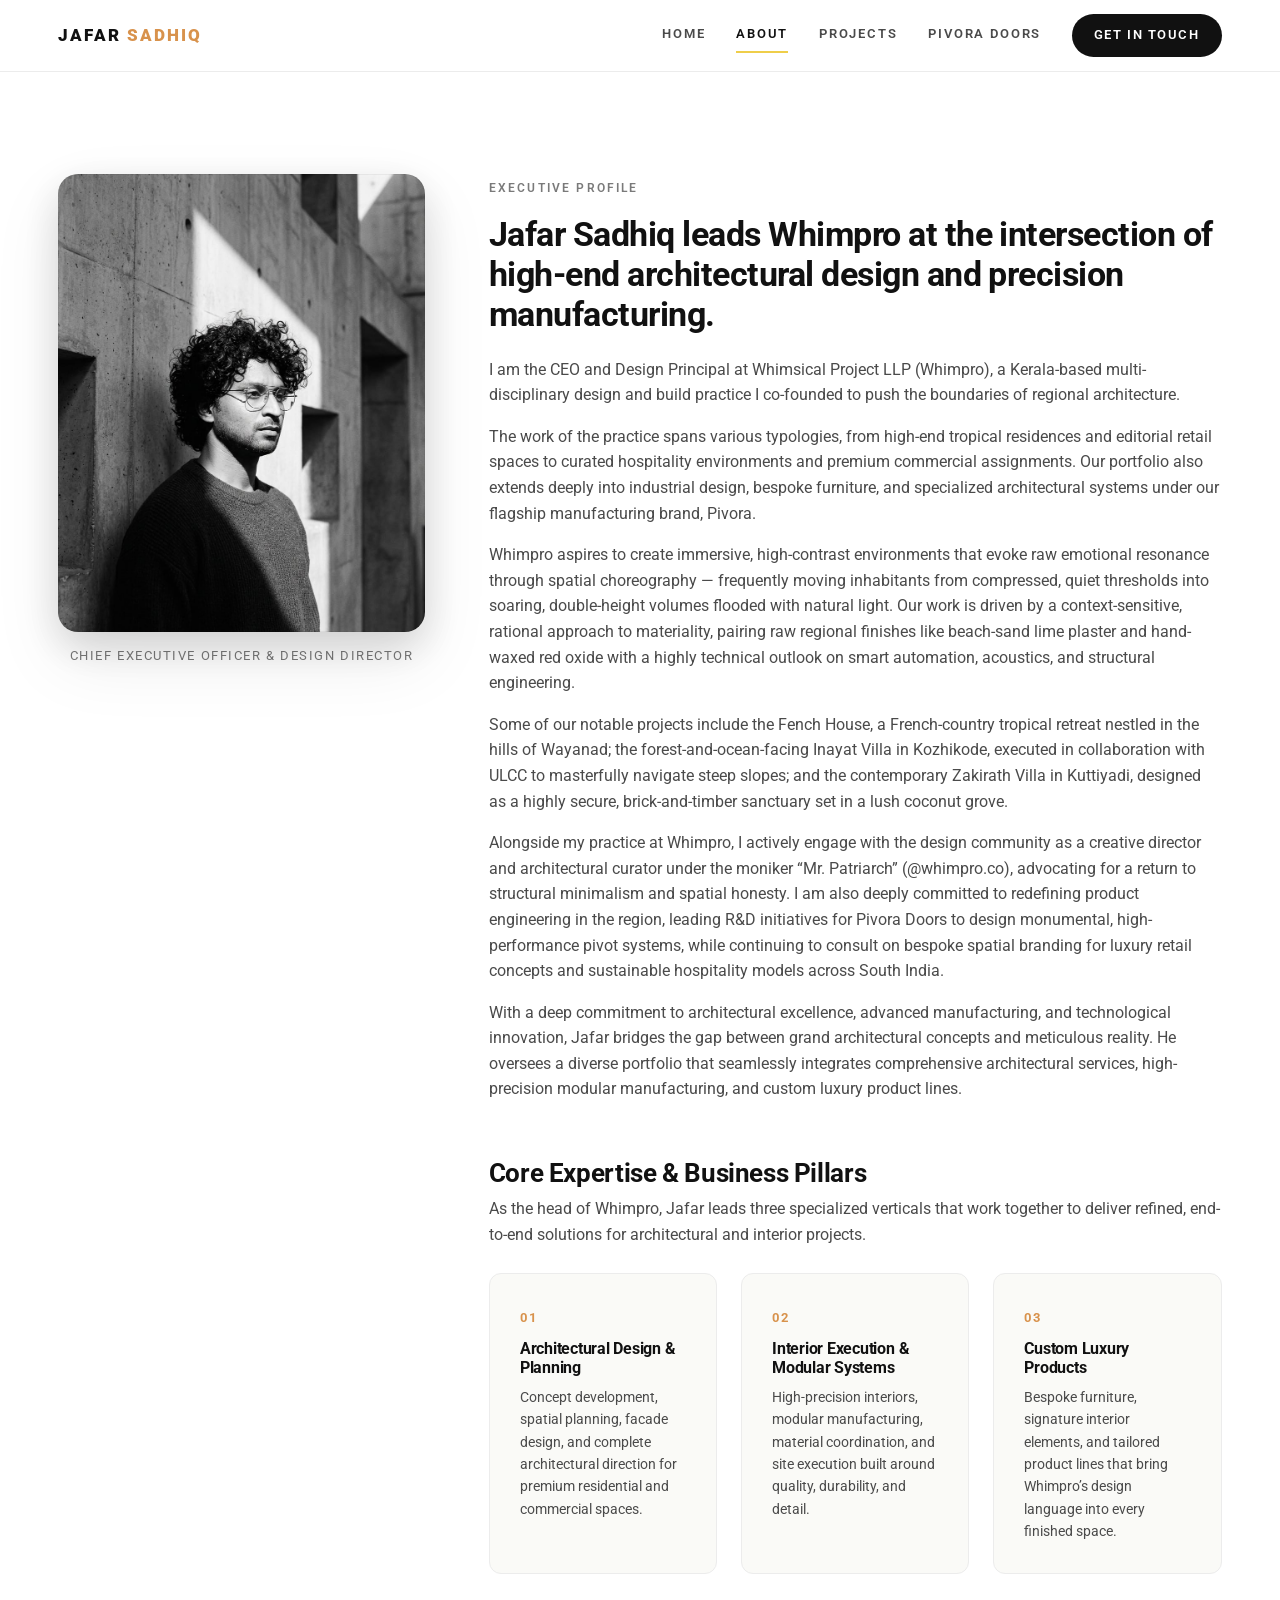
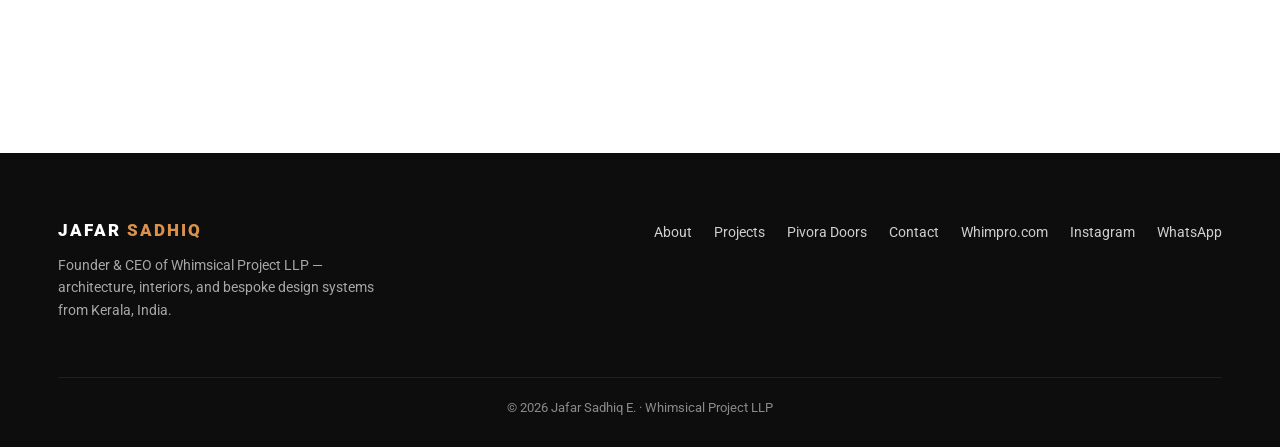
==== commit ce97e989: "Projects section: live studio projects grid (fetched from whimpro.com, redirects to project pages) +" ====
--- a/about.html
+++ b/about.html
@@ -20,6 +20,7 @@
 			<a href="index.html">Home</a>
 			<a href="about.html" class="active">About</a>
 			<a href="project.html">Projects</a>
+			<a href="https://whimpro.com/profile.html">Pivora Doors</a>
 			<a href="contact.html" class="btn-pill">Get in Touch</a>
 		</nav>
 	</div>
@@ -86,6 +87,7 @@
 		<nav class="footer-links">
 			<a href="about.html">About</a>
 			<a href="project.html">Projects</a>
+			<a href="https://whimpro.com/profile.html">Pivora Doors</a>
 			<a href="contact.html">Contact</a>
 			<a href="https://whimpro.com" target="_blank" rel="noopener">Whimpro.com</a>
 			<a href="https://www.instagram.com/whimpro.co/" target="_blank" rel="noopener">Instagram</a>
--- a/style.css
+++ b/style.css
@@ -502,6 +502,78 @@
 }
 .project-meta strong { font-size: 14px; }
 
+/* ---------- Studio projects grid (live from whimpro.com) ---------- */
+.projects-grid {
+  display: grid;
+  grid-template-columns: repeat(3, 1fr);
+  gap: clamp(16px, 2.4vw, 28px);
+}
+.project-card {
+  display: flex;
+  flex-direction: column;
+  background: var(--c-surface);
+  border: 1px solid var(--c-line);
+  border-radius: var(--radius-lg);
+  overflow: hidden;
+  transition: transform .3s var(--ease), box-shadow .3s var(--ease);
+}
+.project-card:hover { transform: translateY(-4px); box-shadow: var(--shadow-md); }
+.project-card-media {
+  position: relative;
+  display: block;
+  aspect-ratio: 4 / 3;
+  background: var(--c-surface-2);
+  overflow: hidden;
+}
+.project-card-media img {
+  width: 100%;
+  height: 100%;
+  object-fit: cover;
+  transition: transform .8s var(--ease);
+}
+.project-card:hover .project-card-media img { transform: scale(1.04); }
+.project-card-media .tag {
+  position: absolute;
+  top: 14px;
+  left: 14px;
+  margin: 0;
+  z-index: 1;
+}
+.project-card-body {
+  padding: 18px 20px 22px;
+  display: grid;
+  gap: 6px;
+  align-content: start;
+}
+.project-card-loc {
+  font-size: 11px;
+  font-weight: 600;
+  letter-spacing: .14em;
+  text-transform: uppercase;
+  color: var(--c-muted);
+}
+.project-card-body strong { font-size: 16px; line-height: 1.35; letter-spacing: -0.01em; }
+.project-card-more {
+  font-size: 12px;
+  font-weight: 700;
+  letter-spacing: .12em;
+  text-transform: uppercase;
+  color: var(--c-orange);
+  margin-top: 4px;
+}
+.project-card:hover .project-card-more { color: var(--c-ink); }
+.projects-fallback {
+  grid-column: 1 / -1;
+  text-align: center;
+  background: var(--c-surface);
+  border: 1px solid var(--c-line);
+  border-radius: var(--radius-lg);
+  padding: clamp(32px, 5vw, 64px) var(--gutter);
+}
+.projects-fallback h3 { font-size: clamp(1.2rem, .9vw + 1rem, 1.7rem); margin-bottom: 10px; }
+.projects-fallback p { max-width: 520px; margin: 0 auto 24px; font-size: 15px; }
+.projects-cta { text-align: center; margin-top: clamp(28px, 4vw, 44px); }
+
 .pipeline { background: var(--c-surface); }
 .pipeline-steps {
   display: grid;
@@ -645,6 +717,7 @@
   .pillar-grid, .pipeline-steps { grid-template-columns: 1fr 1fr; }
   .project-row { grid-template-columns: 1fr; }
   .project-row:nth-child(even) .media { order: 0; }
+  .projects-grid { grid-template-columns: 1fr 1fr; }
 }
 
 @media (max-width: 760px) {
@@ -676,6 +749,10 @@
   .hero .actions .btn { width: 100%; text-align: center; }
 }
 
+@media (max-width: 640px) {
+  .projects-grid { grid-template-columns: 1fr; }
+}
+
 @media (prefers-reduced-motion: reduce) {
   *, *::before, *::after { animation: none !important; transition: none !important; }
   .reveal { opacity: 1; transform: none; }
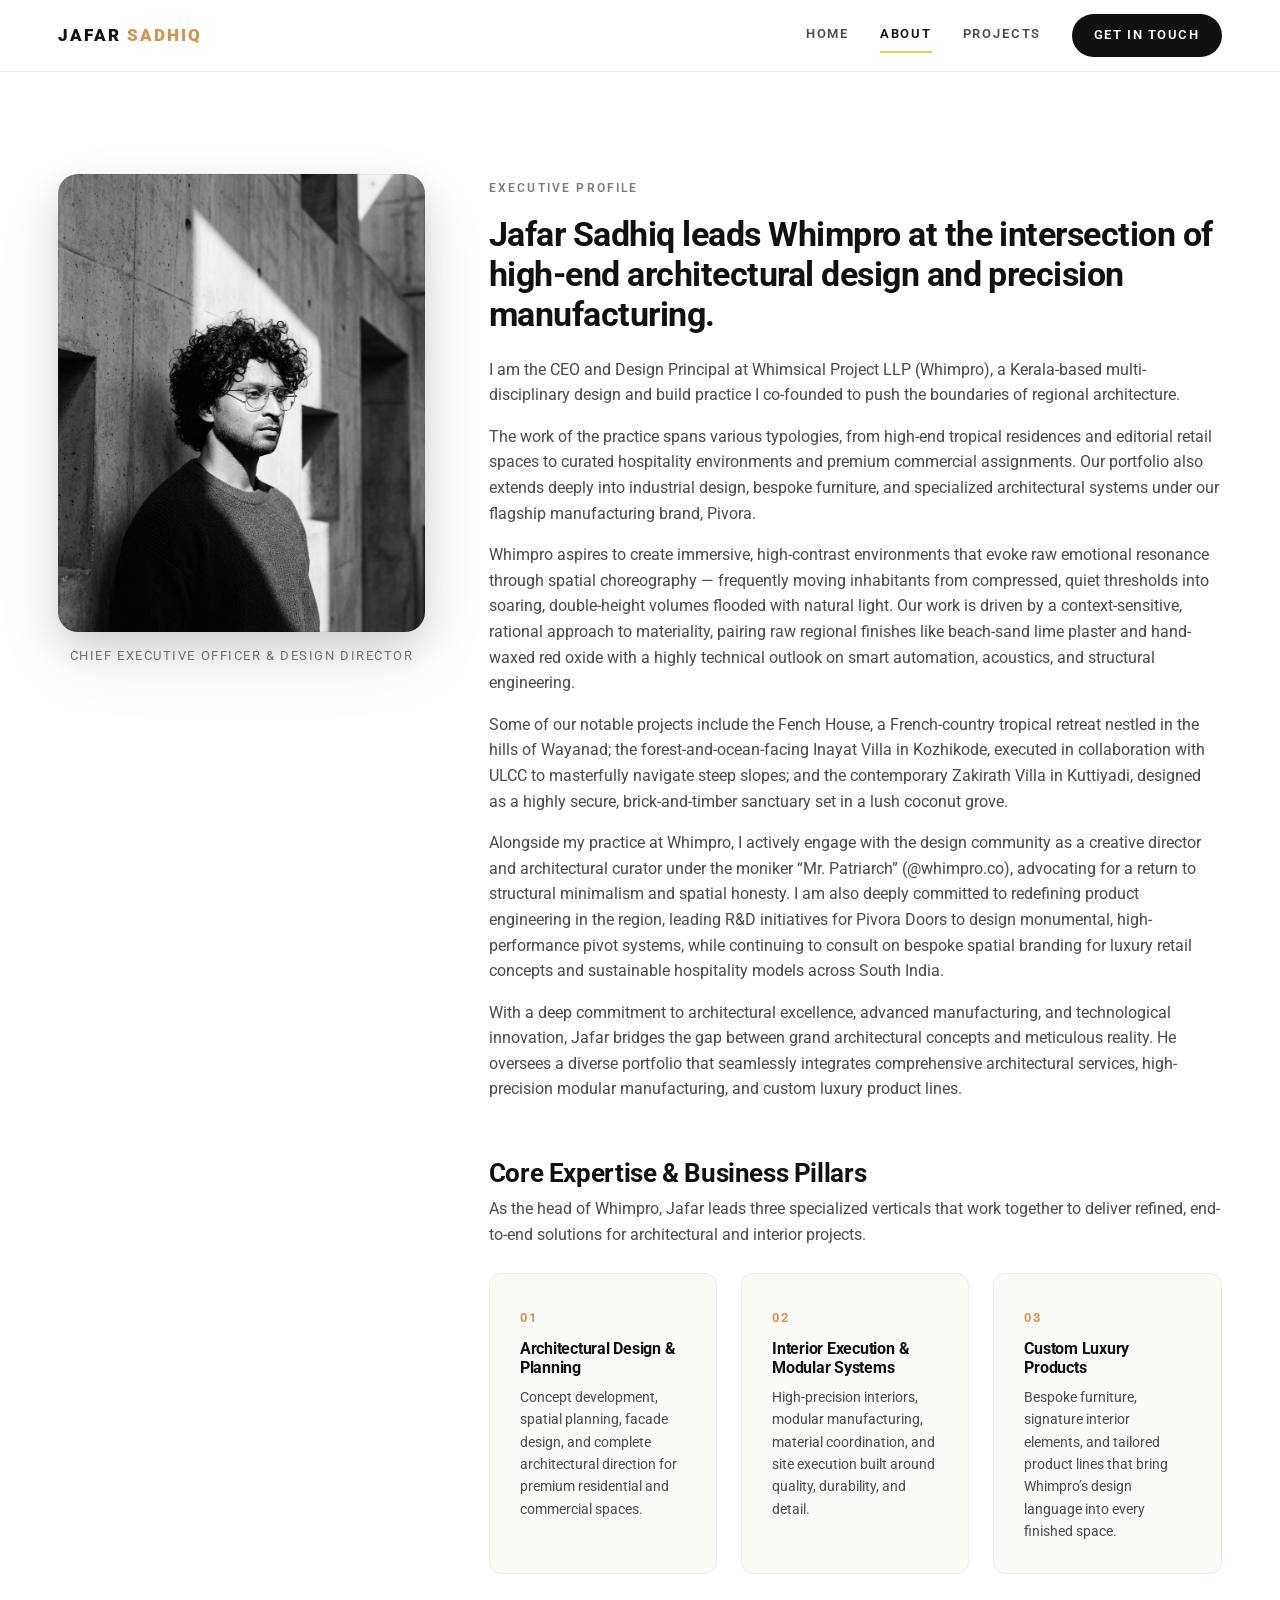
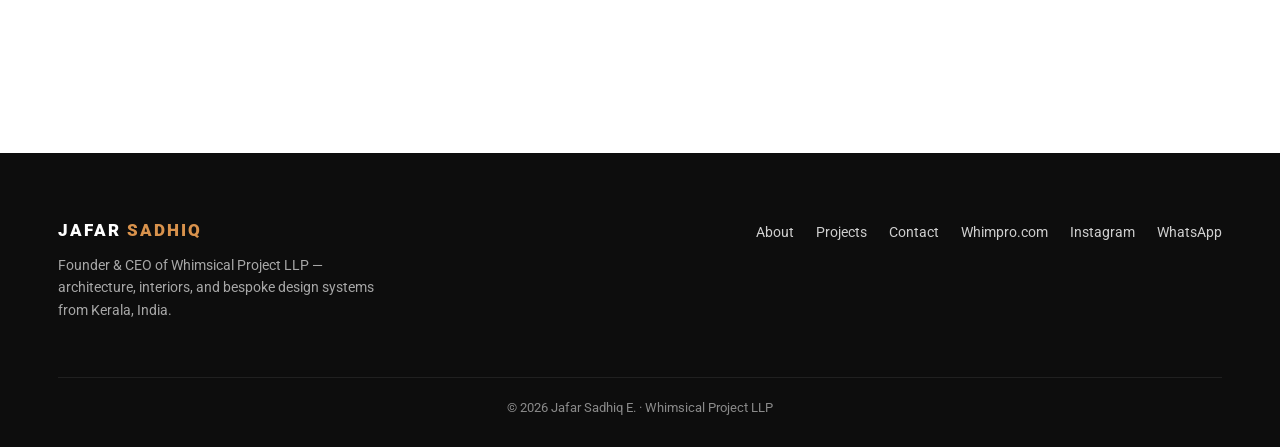
==== commit dfe5f056: "Remove Pivora Doors from navbar/footer nav (flagship sections remain) Co-Authored-By: Claude Opus 4." ====
--- a/about.html
+++ b/about.html
@@ -20,7 +20,6 @@
 			<a href="index.html">Home</a>
 			<a href="about.html" class="active">About</a>
 			<a href="project.html">Projects</a>
-			<a href="https://whimpro.com/profile.html">Pivora Doors</a>
 			<a href="contact.html" class="btn-pill">Get in Touch</a>
 		</nav>
 	</div>
@@ -87,7 +86,6 @@
 		<nav class="footer-links">
 			<a href="about.html">About</a>
 			<a href="project.html">Projects</a>
-			<a href="https://whimpro.com/profile.html">Pivora Doors</a>
 			<a href="contact.html">Contact</a>
 			<a href="https://whimpro.com" target="_blank" rel="noopener">Whimpro.com</a>
 			<a href="https://www.instagram.com/whimpro.co/" target="_blank" rel="noopener">Instagram</a>
